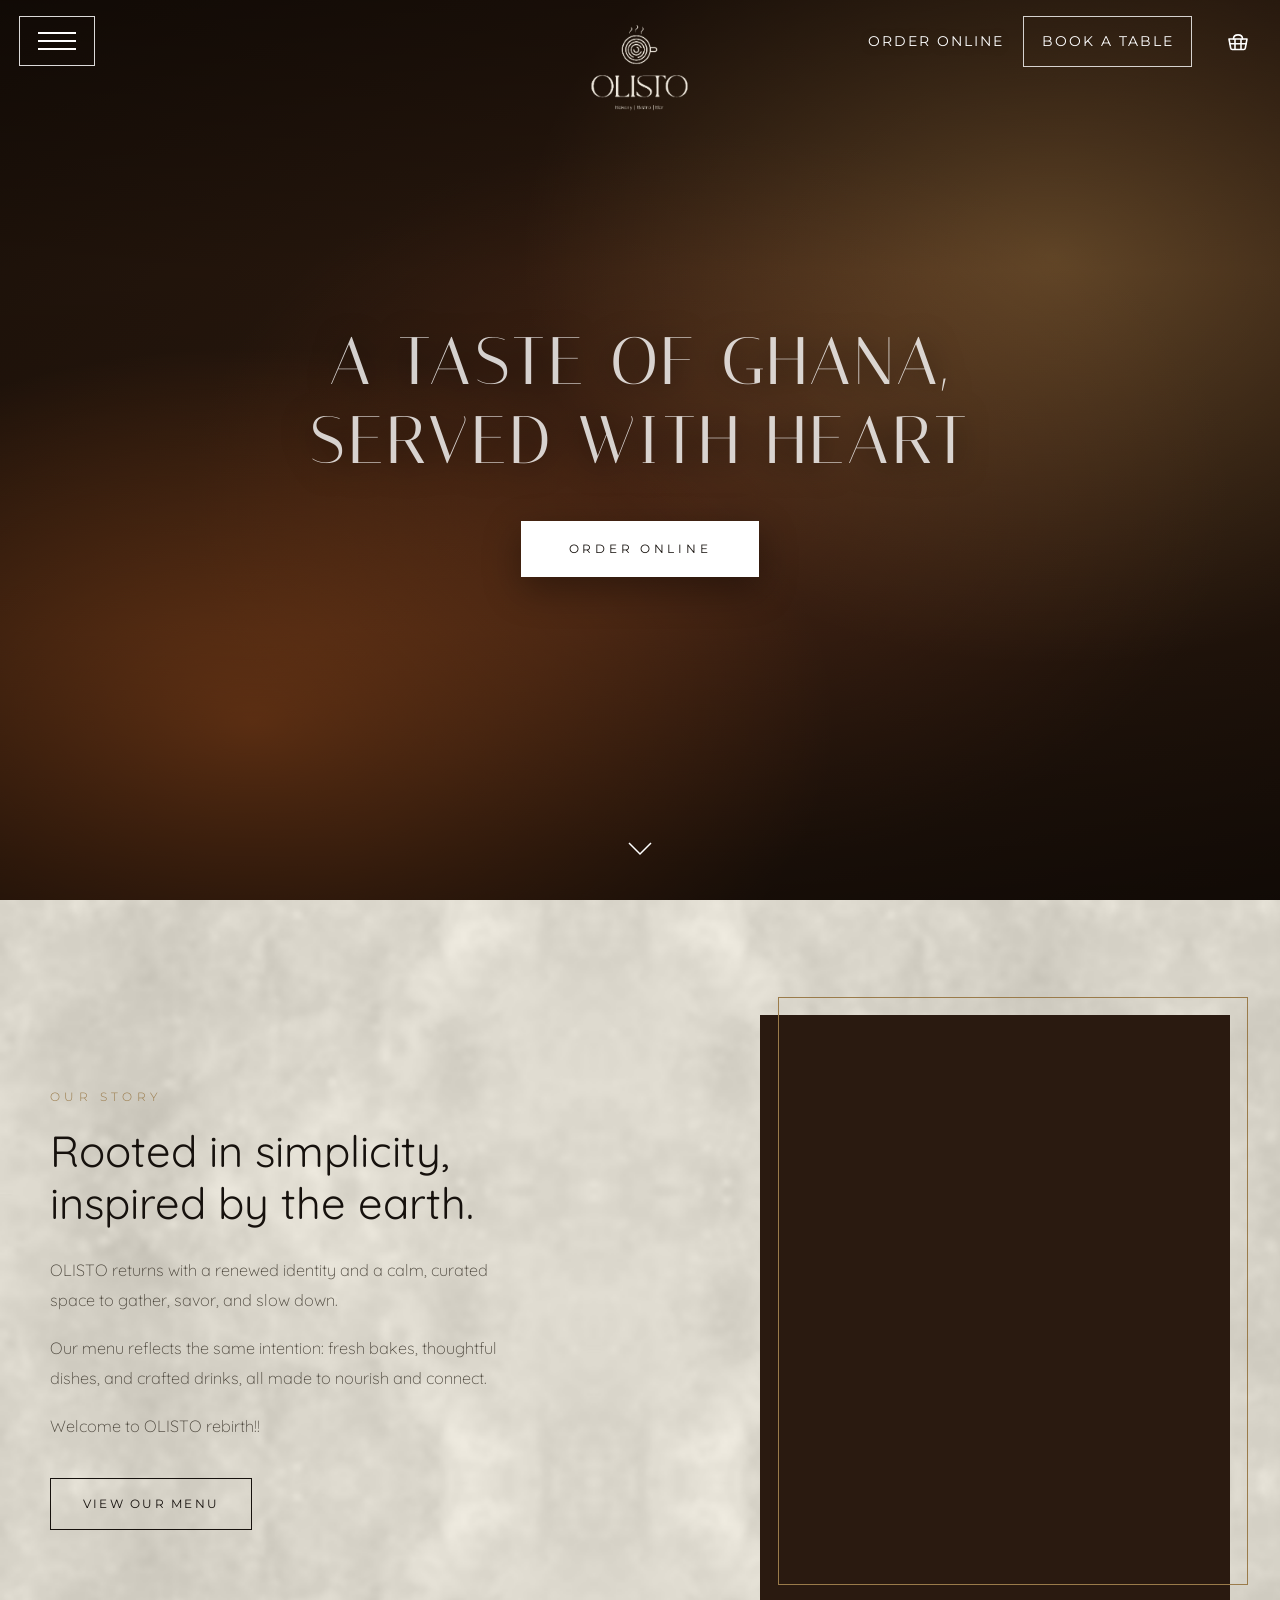
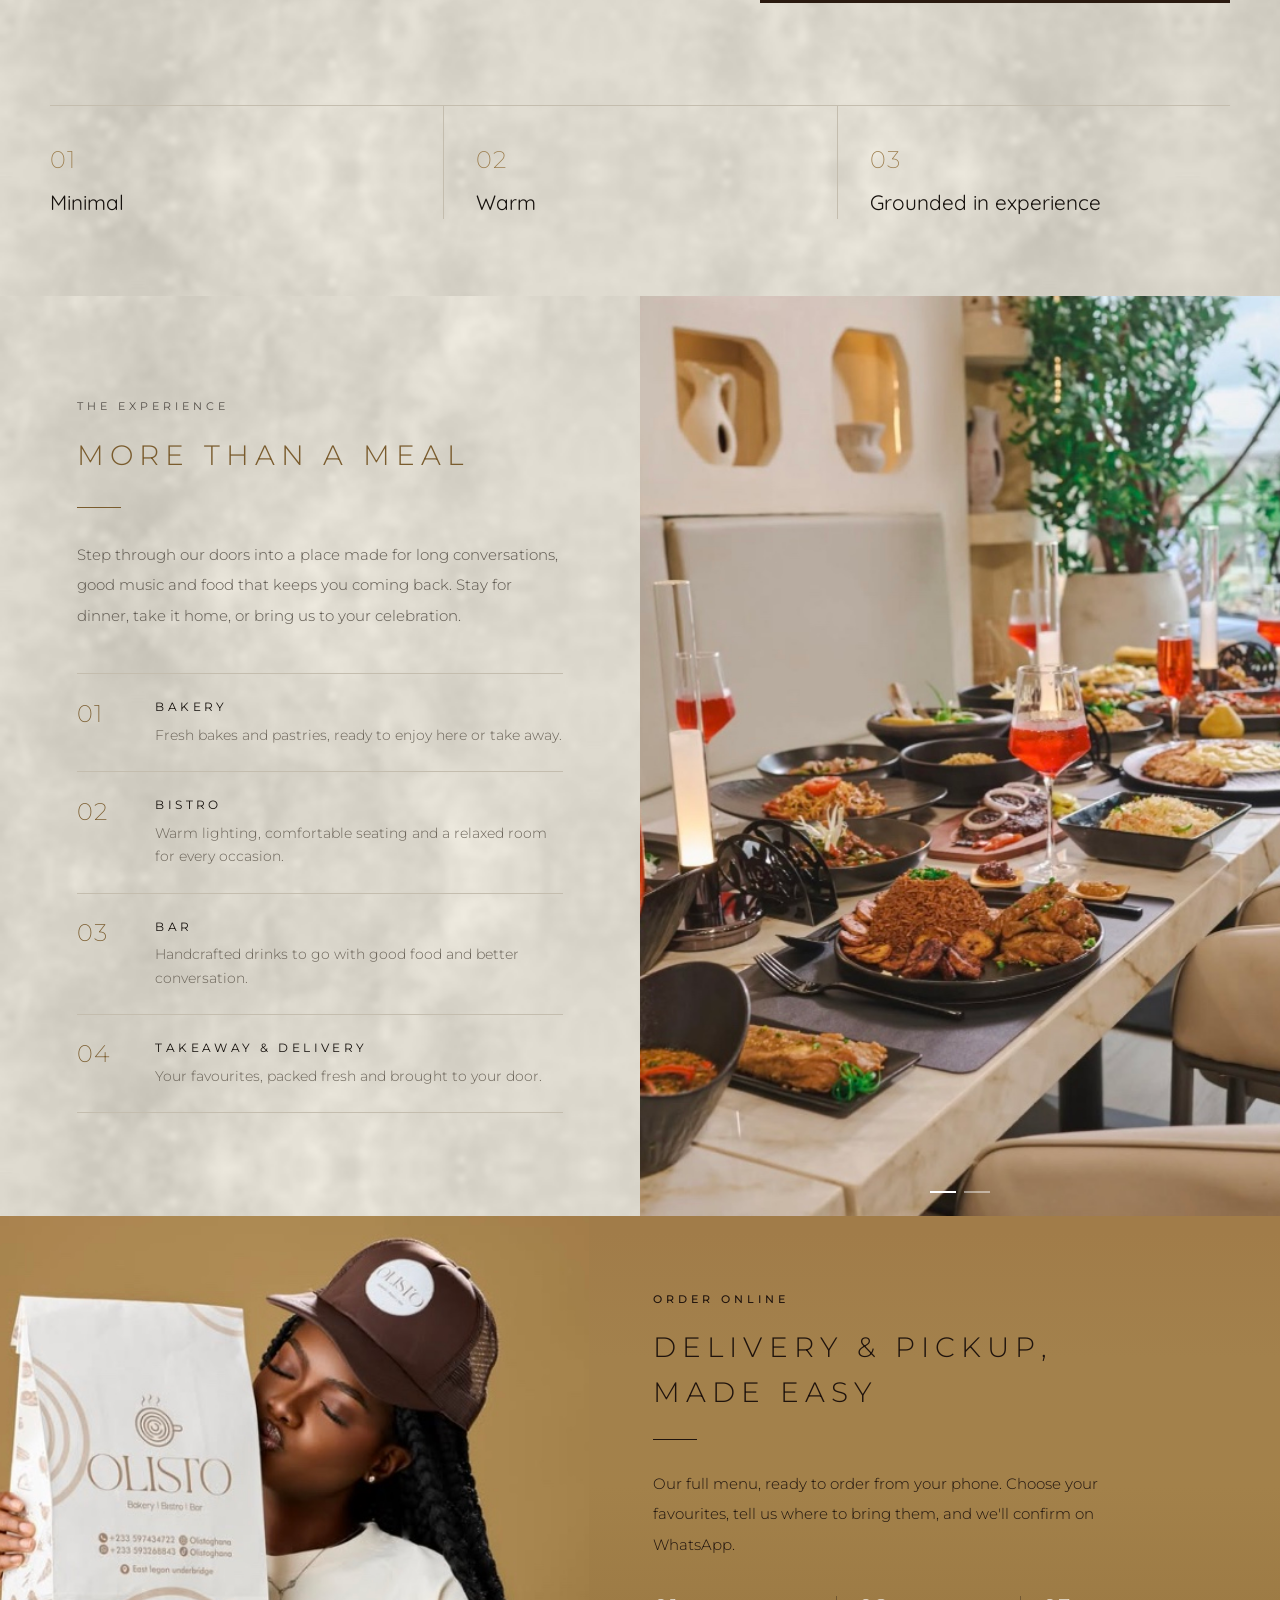
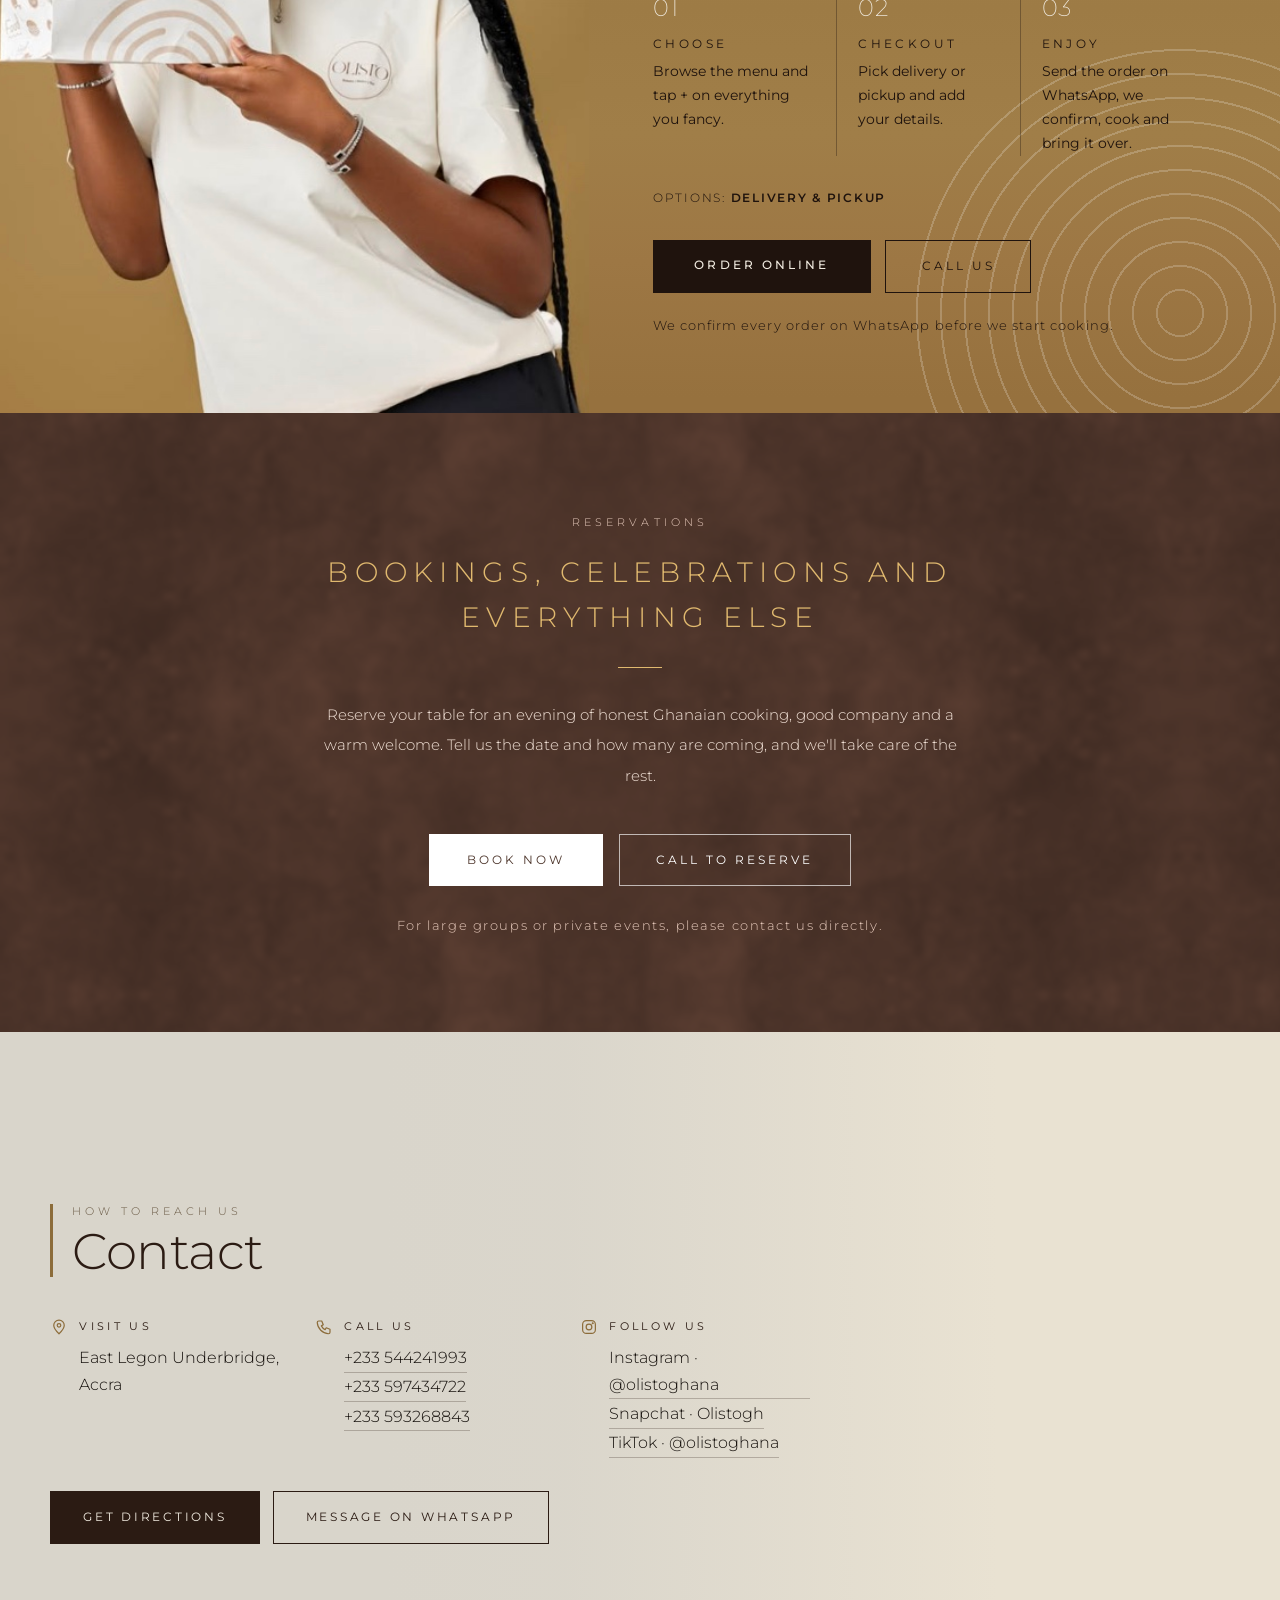
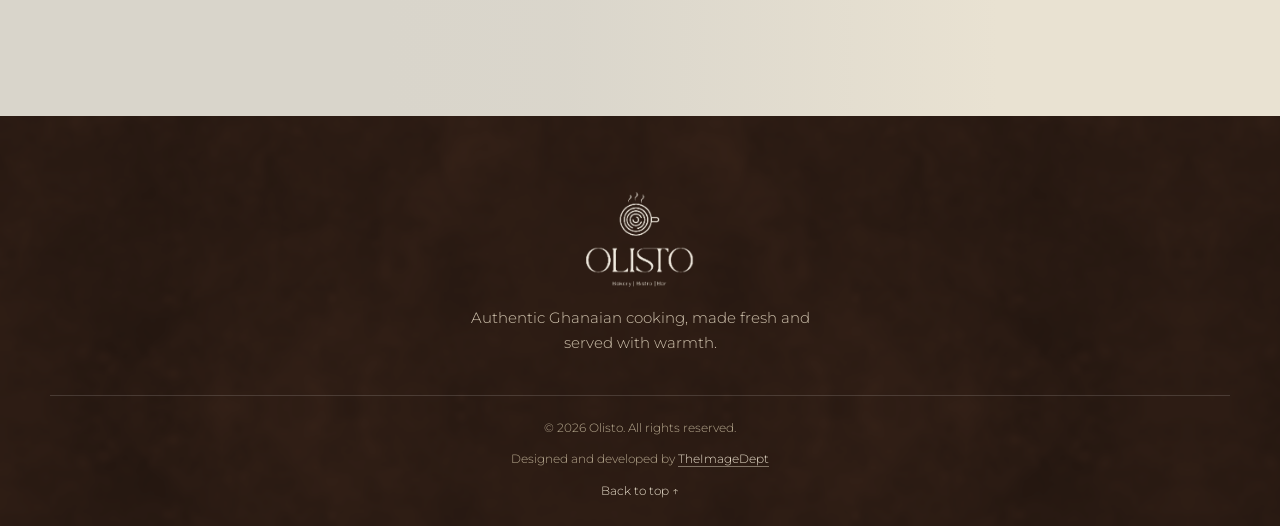
==== index.html @ b3a725e3 "Build Olisto website: home, menu and online ordering - Home: looping hero video, About, "More than a" ====
<!DOCTYPE html>
<html lang="en">
<head>
<meta charset="UTF-8">
<meta name="viewport" content="width=device-width, initial-scale=1">
<title>Olisto | Bakery · Bistro · Bar</title>
<meta name="description" content="Authentic Ghanaian cooking, made fresh and served with warmth.">
<link rel="preconnect" href="https://fonts.googleapis.com">
<link rel="preconnect" href="https://fonts.gstatic.com" crossorigin>
<link href="https://fonts.googleapis.com/css2?family=Italiana&family=Cormorant+Garamond:wght@500&family=Montserrat:wght@200;300;400;500&family=Quicksand:wght@300;400&display=swap" rel="stylesheet">
<link rel="stylesheet" href="css/style.css">
</head>
<body>

<div class="notice" id="notice"></div>

<section class="hero" id="hero">
  <div class="photo" id="photo" role="img" aria-label=""></div>
  <video id="vidA" muted playsinline preload="auto" aria-hidden="true" tabindex="-1"></video>
  <video id="vidB" muted playsinline preload="auto" aria-hidden="true" tabindex="-1"></video>
  <div class="hero-in">
    <h1 id="headline"></h1>
    <a class="hero-cta" id="heroCta" href="menu.html"></a>
  </div>
  <a href="#about" class="down" aria-label="Scroll down"><svg viewBox="0 0 30 30"><path d="m4 10 11 11 11-11"/></svg></a>
</section>

<section class="about" id="about">
  <div class="about-grid">
    <div class="about-text reveal">
      <span class="eyebrow dark" id="aEyebrow"></span>
      <h2 id="aTitle"></h2>
      <div id="aText"></div>
      <a href="menu.html" class="btn-d" id="aCta"></a>
    </div>
    <figure class="about-media reveal" id="aMedia">
      <video id="aVideo" muted loop playsinline preload="none" aria-hidden="true" tabindex="-1"></video>
    </figure>
  </div>
  <div class="pillars reveal" id="pillars"></div>
</section>

<section class="exp" id="experience">
  <div class="exp-text">
    <span class="exp-eyebrow reveal" id="xEyebrow"></span>
    <h2 class="reveal" id="xTitle"></h2>
    <span class="exp-rule reveal"></span>
    <p class="exp-lead reveal" id="xText"></p>
    <ol class="exp-list" id="xList"></ol>
  </div>
  <div class="exp-media" id="xMedia">
    <video id="xVideo" muted loop playsinline preload="none" aria-hidden="true" tabindex="-1"></video>
  </div>
</section>

<section class="ord" id="order">
  <div class="ord-grid">
    <figure class="ord-photo reveal"><img id="oImg" alt="A happy customer holding an Olisto takeaway bag" loading="lazy" hidden></figure>
    <div class="ord-body">
      <span class="ord-eyebrow reveal">Order online</span>
      <h2 class="reveal">Delivery &amp; pickup, made easy</h2>
      <span class="ord-rule reveal"></span>
      <p class="ord-lead reveal">Our full menu, ready to order from your phone. Choose your favourites, tell us where to bring them, and we'll confirm on WhatsApp.</p>
      <div class="steps reveal">
        <div><span class="n">01</span><h3>Choose</h3><p>Browse the menu and tap + on everything you fancy.</p></div>
        <div><span class="n">02</span><h3>Checkout</h3><p>Pick delivery or pickup and add your details.</p></div>
        <div><span class="n">03</span><h3>Enjoy</h3><p>Send the order on WhatsApp, we confirm, cook and bring it over.</p></div>
      </div>
      <div class="facts reveal" id="oFacts"></div>
      <div class="ord-cta reveal">
        <a href="menu.html" class="go">Order online</a>
        <a href="#" class="go-line" id="oCall" hidden>Call us</a>
      </div>
      <p class="ord-note reveal" id="oNote"></p>
    </div>
  </div>
</section>

<section class="res" id="reservations">
  <span class="res-eyebrow reveal" id="rEyebrow"></span>
  <h2 class="reveal" id="rTitle"></h2>
  <span class="res-rule reveal"></span>
  <p class="res-text reveal" id="rText"></p>
  <div class="res-btns reveal">
    <a class="b-solid" id="rBook" href="#reservations">Book now</a>
    <a class="b-line" id="rCall" href="#reservations">Call to reserve</a>
  </div>
  <p class="res-note reveal" id="rNote"></p>
  <p class="res-note" id="rMsg" hidden>Online booking isn't connected yet.</p>
</section>

<section class="contact" id="contact">
  <iframe class="c-bg" id="cFrame" title="Map to Olisto" loading="lazy" referrerpolicy="no-referrer-when-downgrade"></iframe>
  <div class="contact-grid">
    <div class="c-info">
      <div class="c-head reveal"><span class="c-eyebrow">How to reach us</span><h2>Contact</h2></div>
      <div class="c-blocks reveal" id="cBlocks"></div>
      <div class="c-btns reveal">
        <a class="c-btn solid" id="cDir" target="_blank" rel="noopener" hidden>Get directions</a>
        <a class="c-btn" id="cWa" target="_blank" rel="noopener" hidden>Message on WhatsApp</a>
      </div>
    </div>
  </div>
</section>

<script src="js/data.js"></script>
<script src="js/common.js"></script>
<script src="js/home.js"></script>
</body>
</html>
---- css/style.css ----
:root{
  --ink:#16110d; --sand:#e4dcd0; --cream:#f5efe4; --gold:#d9c29a;
  /* Olisto brand colours, sampled from the brand photo */
  --bronze:#a9844e; --brown:#4b3329; --brown-deep:#2b1b13; --brand-cream:#f1ebe0;
  --brand:'Cormorant Garamond','Playfair Display',Georgia,serif;   /* BRAND FONT — the OLISTO wordmark only (swap when you send the real brand font) */
  --serif:'Montserrat','Segoe UI',system-ui,sans-serif;            /* everything else: Montserrat Light / Thin */
  --sans:'Montserrat','Segoe UI',system-ui,sans-serif;
}
*{box-sizing:border-box;margin:0;padding:0}
html{scroll-behavior:smooth}
body{font-family:var(--sans);font-weight:400;color:var(--ink);background:var(--cream);line-height:1.6}
a{color:inherit}
button{font:inherit;color:inherit;background:none;border:0;cursor:pointer}
[hidden]{display:none!important}

/* top notice bar */
.notice{position:relative;z-index:60;background:var(--sand);text-align:center}
.notice button{width:100%;padding:.85rem 1rem;font-size:.82rem;font-weight:500;letter-spacing:.12em;text-transform:uppercase;display:inline-flex;gap:.5rem;justify-content:center;align-items:center}
.notice svg{width:12px;height:12px;transition:transform .25s}
.notice.open svg{transform:rotate(180deg)}
.notice p{max-height:0;overflow:hidden;font-size:.88rem;transition:max-height .35s,padding .35s;padding:0 1.5rem}
.notice.open p{max-height:200px;padding:0 1.5rem 1rem}

/* hero */
.hero{position:relative;height:calc(100vh - var(--nh,0px));min-height:560px;color:#fff;overflow:hidden;display:flex;align-items:center;justify-content:center;text-align:center;background:#2a1a10}
.hero .photo{position:absolute;inset:-4%;background:
   radial-gradient(ellipse 60% 55% at 22% 78%,rgba(224,110,40,.55),transparent 70%),
   radial-gradient(ellipse 55% 60% at 80% 30%,rgba(210,160,90,.40),transparent 70%),
   radial-gradient(ellipse 50% 50% at 55% 55%,rgba(110,55,30,.6),transparent 75%),
   linear-gradient(135deg,#1c1109,#3a2213 55%,#24160c);
   background-size:cover;background-position:center;animation:drift 22s ease-in-out infinite alternate}
@keyframes drift{from{transform:scale(1) translate(0,0)}to{transform:scale(1.07) translate(-1.2%,-1%)}}
.hero::after{content:"";position:absolute;z-index:2;inset:0;background:linear-gradient(180deg,rgba(0,0,0,.45) 0,rgba(0,0,0,.18) 30%,rgba(0,0,0,.3) 70%,rgba(0,0,0,.55) 100%)}
.hero h1{position:relative;z-index:3;font-family:var(--serif);font-weight:500;font-size:clamp(2.6rem,6.4vw,5.4rem);line-height:1.12;max-width:20ch;letter-spacing:-.01em;text-shadow:0 4px 30px rgba(0,0,0,.45);padding:0 1.5rem}
.hero.noimg h1{animation:rise 1.2s .2s both}
@keyframes rise{from{opacity:0;transform:translateY(16px)}to{opacity:1;transform:none}}

.hero video,.banner video{position:absolute;inset:0;width:100%;height:100%;object-fit:cover;opacity:0;transition:opacity 1.2s ease}
.hero video.on,.banner video.on{opacity:1}
.hero video.top{z-index:1}
@media(prefers-reduced-motion:reduce){.hero .photo{animation:none}.hero video,.banner video{display:none}}

/* header over hero */
.top{position:fixed;top:0;left:0;right:0;z-index:50;display:grid;grid-template-columns:1fr auto 1fr;align-items:start;padding:1rem 1.2rem;transition:background .3s,padding .3s}
.top.solid{background:rgba(22,17,13,.93);backdrop-filter:blur(8px);padding:.55rem 1.2rem}
.top.solid .logo .tag{display:none}
.top .left{display:flex;align-items:center;gap:1.4rem}
.top .right{display:flex;align-items:center;justify-content:flex-end;gap:1.8rem}
.menu-btn{width:76px;height:50px;border:1.5px solid rgba(255,255,255,.85);display:grid;place-items:center;transition:.2s}
.menu-btn:hover,.menu-btn:focus-visible{background:rgba(255,255,255,.14);outline:2px solid #fff;outline-offset:2px}
.menu-btn i,.menu-btn i::before,.menu-btn i::after{display:block;width:38px;height:2px;background:#fff;content:"";position:relative}
.menu-btn i::before{position:absolute;top:-8px}.menu-btn i::after{position:absolute;top:8px}
.top a.txt{font-size:.9rem;font-weight:500;letter-spacing:.14em;text-transform:uppercase;text-decoration:none;color:#fff;text-shadow:0 1px 10px rgba(0,0,0,.4)}
.top a.txt:hover{opacity:.8}
.btn-o{border:1px solid rgba(255,255,255,.8);padding:.8rem 1.1rem;font-size:.9rem;font-weight:500;letter-spacing:.14em;text-transform:uppercase;text-decoration:none;color:#fff;transition:.2s}
.btn-o:hover{background:#fff;color:var(--ink)}
.logo{text-align:center;text-decoration:none;color:#fff;padding-top:.3rem;display:block}
.logo .lg{display:block;font-family:var(--serif);font-size:clamp(1.5rem,2.4vw,2rem);line-height:1.1;font-weight:500;letter-spacing:.04em}
.logo .tag{display:block;margin:.5rem auto 0;padding-top:.5rem;border-top:1px solid rgba(255,255,255,.55);font-size:.55rem;letter-spacing:.35em;text-transform:uppercase;width:max-content;max-width:100%}
.logo img{height:74px;margin:0 auto}

/* scroll chevron */
.down{position:absolute;left:50%;bottom:1.6rem;transform:translateX(-50%);z-index:6;width:52px;height:52px;display:grid;place-items:center;animation:bob 2.2s ease-in-out infinite}
.down svg{width:30px;height:30px;stroke:#fff;fill:none;stroke-width:1.5}
@keyframes bob{50%{transform:translate(-50%,8px)}}

/* full-screen menu */
.overlay{position:fixed;inset:0;z-index:100;background:rgba(22,17,13,.97);display:flex;flex-direction:column;align-items:center;justify-content:center;gap:1.4rem;opacity:0;pointer-events:none;transition:opacity .35s}
.overlay.open{opacity:1;pointer-events:auto}
.overlay a{font-family:var(--serif);font-size:clamp(2rem,5vw,3.2rem);color:#fff;text-decoration:none;transition:.2s}
.overlay a:hover{color:var(--gold)}
.close{position:absolute;top:1.2rem;left:1.2rem;width:76px;height:50px;border:1.5px solid rgba(255,255,255,.85);color:#fff;font-size:1.5rem}

/* next section placeholder */
.next{padding:6rem 1.5rem;text-align:center}
.next p{font-family:var(--serif);font-size:clamp(1.4rem,3vw,2rem);max-width:640px;margin:0 auto}

@media(max-width:860px){
  .top{grid-template-columns:auto 1fr auto;padding:.7rem}
  .menu-btn,.close{width:56px;height:44px}.menu-btn i,.menu-btn i::before,.menu-btn i::after{width:26px}.menu-btn i::before{top:-7px}.menu-btn i::after{top:7px}
  .top .txt{display:none}
  .btn-o{padding:.65rem .8rem;font-size:.72rem}
  .logo .lg{font-size:1.25rem}.logo img{height:54px}
  .top .right{gap:.6rem}
}

/* ================= MENU PAGE ================= */
.menu-page{--tan:#9a7b4a;--line:#ddd3c2;background:var(--cream)}
.banner{position:relative;height:clamp(340px,52vh,520px);display:flex;align-items:flex-end;justify-content:center;text-align:center;color:#fff;overflow:hidden;background:linear-gradient(135deg,#1c1109,#3a2213 55%,#24160c);padding:0 1.5rem 3.2rem}
.banner::after{content:"";position:absolute;inset:0;z-index:1;background:linear-gradient(180deg,rgba(0,0,0,.55),rgba(0,0,0,.35) 45%,rgba(0,0,0,.6))}
.banner .in{position:relative;z-index:2;max-width:640px}
.eyebrow{display:block;font-size:.72rem;letter-spacing:.38em;text-transform:uppercase;color:var(--gold);margin-bottom:.9rem}
.banner h1{font-family:var(--serif);font-weight:500;font-size:clamp(2.8rem,7vw,5rem);line-height:1.05}
.banner p{margin-top:.9rem;font-size:1rem;color:#e8e0d1}

.cats{position:sticky;top:var(--hh,70px);z-index:30;background:rgba(245,239,228,.96);backdrop-filter:blur(8px);border-bottom:1px solid var(--line)}
.catrow{max-width:1180px;margin:0 auto;display:flex;gap:2.2rem;justify-content:center;overflow-x:auto;padding:0 1.5rem;scrollbar-width:none}
.catrow::-webkit-scrollbar{display:none}
.cats a{flex:none;padding:1.05rem 0;font-size:.74rem;font-weight:500;letter-spacing:.2em;text-transform:uppercase;text-decoration:none;color:#7a7266;border-bottom:2px solid transparent;transition:.2s}
.cats a:hover{color:var(--ink)}
.cats a.on{color:var(--ink);border-color:var(--tan)}

.wrapm{max-width:1180px;margin:0 auto;padding:1rem 1.5rem 0}
.cat{padding:3.6rem 0 .6rem;scroll-margin-top:calc(var(--hh,70px) + 48px)}
.cat h2{font-family:var(--serif);font-weight:500;font-size:clamp(2rem,4vw,2.8rem);text-align:center;margin-bottom:2rem;position:relative}
.cat h2::after{content:"";display:block;width:54px;height:1px;background:var(--tan);margin:.9rem auto 0}
.dishes{display:grid;grid-template-columns:1fr 1fr;gap:0 4.5rem}
.dish{display:grid;grid-template-columns:1fr auto;gap:1rem;align-items:center;padding:1.25rem 0;border-bottom:1px solid var(--line)}
.dish.has-img{grid-template-columns:92px 1fr auto}
.dish img{width:92px;height:92px;object-fit:cover;border-radius:2px}
.dish .head{display:flex;align-items:baseline;gap:.5rem}
.dish h3{font-family:var(--serif);font-weight:600;font-size:1.45rem;line-height:1.15}
.dish .tag{font-size:.78rem;cursor:help}
.dish .dots{flex:1;border-bottom:1px dotted #b3a791;min-width:16px;transform:translateY(-5px)}
.dish .price{font-family:var(--serif);font-weight:600;font-size:1.3rem;color:var(--tan);white-space:nowrap}
.dish p{margin-top:.25rem;font-size:.88rem;color:#6a6358;line-height:1.55;max-width:46ch}
.plus{width:36px;height:36px;border:1px solid var(--ink);font-size:1.3rem;line-height:1;display:grid;place-items:center;transition:.2s;flex:none}
.plus:hover,.plus:focus-visible{background:var(--ink);color:#fff;outline:0}
.plus.pop{transform:scale(1.18);background:var(--tan);border-color:var(--tan);color:#fff}
.menu-note{text-align:center;color:#7a7266;font-size:.85rem;margin:3.5rem 1.5rem .4rem}
.legend{display:flex;gap:1.4rem;justify-content:center;font-size:.78rem;color:#7a7266;margin-bottom:2rem}
.foot{text-align:center;padding:2rem 1.5rem 7rem;border-top:1px solid var(--line);margin:0 auto;max-width:1180px}
.back{font-size:.78rem;letter-spacing:.18em;text-transform:uppercase;text-decoration:none;border-bottom:1px solid var(--ink);padding-bottom:3px}

/* order bar + drawer */
.orderbar{position:fixed;left:50%;bottom:1.2rem;transform:translateX(-50%);z-index:70;display:flex;gap:1.6rem;align-items:center;background:var(--ink);color:#fff;padding:.95rem 1.6rem;font-size:.85rem;box-shadow:0 14px 40px rgba(0,0,0,.3)}
.orderbar b{font-weight:500;color:var(--gold);letter-spacing:.06em}
.dbg{position:fixed;inset:0;background:rgba(0,0,0,.5);opacity:0;pointer-events:none;transition:.3s;z-index:90}
.drawer{position:fixed;top:0;right:0;bottom:0;width:min(420px,100%);background:var(--cream);z-index:91;transform:translateX(100%);transition:.35s;display:flex;flex-direction:column;padding:1.8rem}
.open-d .drawer{transform:none}.open-d .dbg{opacity:1;pointer-events:auto}
.drawer h3{font-family:var(--serif);font-weight:500;font-size:2rem;display:flex;justify-content:space-between;align-items:center}
.items{flex:1;overflow:auto;margin:1.2rem 0}
.line{display:flex;align-items:center;gap:.7rem;padding:.85rem 0;border-bottom:1px solid var(--line);font-size:.92rem}
.line b{flex:1;font-weight:500}
.line button{width:28px;height:28px;border:1px solid #b9ae9b}
.line .lp{width:76px;text-align:right}
.total{display:flex;justify-content:space-between;font-family:var(--serif);font-size:1.7rem;font-weight:600;margin-bottom:1rem}
.empty{text-align:center;color:#7a7266;margin-top:3rem}
.send{background:var(--ink);color:#fff;padding:1rem;font-size:.78rem;letter-spacing:.18em;text-transform:uppercase;transition:.2s}
.send:hover:not(:disabled){background:var(--tan)}.send:disabled{opacity:.4;cursor:not-allowed}
.clear{margin-top:.8rem;font-size:.78rem;color:#7a7266;text-decoration:underline}
.toast{position:fixed;bottom:5.4rem;left:50%;transform:translate(-50%,30px);background:var(--ink);color:#fff;padding:.65rem 1.3rem;font-size:.82rem;opacity:0;transition:.3s;z-index:95;max-width:90%;text-align:center;pointer-events:none}
.toast.show{opacity:1;transform:translate(-50%,0)}

@media(max-width:900px){
  .dishes{grid-template-columns:1fr}
  .catrow{justify-content:flex-start;gap:1.6rem}
  .dish h3{font-size:1.3rem}
  .banner{padding-bottom:2.4rem}
}

/* ================= ABOUT ================= */
.about{background:var(--cream);padding:clamp(4.5rem,9vw,8rem) 1.5rem clamp(3.5rem,6vw,5.5rem);scroll-margin-top:var(--hh,70px)}
.about-grid{max-width:1180px;margin:0 auto;display:grid;grid-template-columns:1.05fr 1fr;gap:clamp(2.5rem,6vw,6rem);align-items:center}
.about-text .eyebrow{display:block;font-size:.72rem;letter-spacing:.38em;text-transform:uppercase;margin-bottom:1.2rem;color:#9a7b4a}
.about-text h2{font-family:var(--serif);font-weight:500;font-size:clamp(2.2rem,4.4vw,3.6rem);line-height:1.08;margin-bottom:1.6rem;max-width:14ch}
.about-text p{font-size:1.02rem;line-height:1.85;color:#4a443a;max-width:46ch;margin-bottom:1.1rem}
.btn-d{display:inline-block;margin-top:1.2rem;padding:.95rem 2rem;border:1px solid var(--ink);font-size:.78rem;font-weight:500;letter-spacing:.18em;text-transform:uppercase;text-decoration:none;transition:.25s}
.btn-d:hover{background:var(--ink);color:#fff}
.about-media{position:relative;isolation:isolate;aspect-ratio:4/5;background:#2a1a10 center/cover no-repeat;margin:0 0 0 auto;width:min(100%,470px)}
.about-media::before{content:"";position:absolute;inset:-18px -18px 18px 18px;border:1px solid #9a7b4a;z-index:-1;pointer-events:none}
.about-media video{position:absolute;inset:0;width:100%;height:100%;object-fit:cover;opacity:0;transition:opacity 1s}
.about-media video.on{opacity:1}
.pillars{max-width:1180px;margin:clamp(4rem,8vw,6.5rem) auto 0;display:grid;grid-template-columns:repeat(3,1fr);border-top:1px solid #d8ccb8}
.pillars>div{padding:2.2rem 2rem 0;border-left:1px solid #d8ccb8}
.pillars>div:first-child{border-left:0;padding-left:0}
.pillars .n{font-family:var(--serif);font-size:1.5rem;color:#9a7b4a}
.pillars h3{font-family:var(--serif);font-weight:600;font-size:1.55rem;margin:.4rem 0 .5rem}
.pillars p{font-size:.92rem;color:#5a5347;line-height:1.7;max-width:30ch}

.reveal{opacity:0;transform:translateY(26px);transition:opacity .9s ease,transform .9s ease}
.reveal.in{opacity:1;transform:none}
@media(prefers-reduced-motion:reduce){.reveal{opacity:1;transform:none;transition:none}}

@media(max-width:860px){
  .about-grid{grid-template-columns:1fr}
  .about-media{margin:1.5rem auto 0;width:min(100%,420px)}
  .about-media::before{inset:-12px -12px 12px 12px}
  .pillars{grid-template-columns:1fr}
  .pillars>div{border-left:0;border-bottom:1px solid #d8ccb8;padding:1.6rem 0}
  .pillars>div:last-child{border-bottom:0}
}

/* ================= THE EXPERIENCE ================= */
.exp{display:grid;grid-template-columns:1fr 1fr;min-height:min(100vh,820px);background:#fff;color:var(--ink)}
.exp-text{padding:clamp(3.5rem,8vw,7rem) clamp(1.5rem,6vw,5.5rem);display:flex;flex-direction:column;justify-content:center}
.exp-eyebrow{display:block;font-size:.66rem;font-weight:400;letter-spacing:.38em;text-transform:uppercase;color:#55504a}
.exp h2{font-family:var(--sans);font-weight:300;text-transform:uppercase;letter-spacing:.3em;font-size:clamp(1.5rem,3vw,2.3rem);line-height:1.35;color:#b8975a;margin:1.1rem 0 1.8rem}
.exp-rule{display:block;width:44px;height:1px;background:#b8975a;margin-bottom:2rem}
.exp-lead{font-weight:300;font-size:.96rem;line-height:2;color:#5b554c;max-width:62ch;margin-bottom:2.6rem}
.exp-list{list-style:none;border-top:1px solid #e6dfd2;max-width:640px}
.exp-list li{display:grid;grid-template-columns:72px 1fr;gap:.4rem;align-items:start;padding:1.5rem 0;border-bottom:1px solid #e6dfd2}
.exp-list .num{font-family:var(--serif);font-style:italic;font-size:1.7rem;line-height:1;color:#b8975a;padding-top:.2rem}
.exp-list h3{font-family:var(--sans);font-weight:500;font-size:.72rem;letter-spacing:.3em;text-transform:uppercase;margin-bottom:.45rem}
.exp-list p{font-weight:300;font-size:.86rem;line-height:1.7;color:#6a6358}
.exp-media{position:relative;background:#241709 center/cover no-repeat;min-height:420px;overflow:hidden}
.exp-media video{position:absolute;inset:0;width:100%;height:100%;object-fit:cover;opacity:0;transition:opacity 1.2s}
.exp-media video.on{opacity:1}
@media(max-width:860px){
  .exp{grid-template-columns:1fr;min-height:0}
  .exp-media{order:-1;min-height:0;aspect-ratio:4/3}
  .exp h2{letter-spacing:.2em}
}

/* ================= RESERVATIONS ================= */
.res{background:var(--brown);color:#f3e3d8;text-align:center;padding:clamp(4rem,8vw,6.5rem) 1.5rem clamp(4rem,8vw,6rem);scroll-margin-top:var(--hh,70px)}
.res-eyebrow{display:block;font-size:.66rem;letter-spacing:.38em;text-transform:uppercase;color:#e6c9bb}
.res h2{font-family:var(--sans);font-weight:300;text-transform:uppercase;letter-spacing:.3em;font-size:clamp(1.3rem,2.8vw,2rem);line-height:1.5;color:#e0b96f;max-width:760px;margin:1.1rem auto 1.7rem}
.res-rule{display:block;width:44px;height:1px;background:#e0b96f;margin:0 auto 2rem}
.res-text{font-weight:300;font-size:.96rem;line-height:2;color:#f3e3d8;max-width:640px;margin:0 auto 2.6rem}
.res-btns{display:flex;gap:1rem;justify-content:center;flex-wrap:wrap;margin-bottom:1.8rem}
.res-btns a{display:inline-block;padding:1rem 2.3rem;font-size:.72rem;font-weight:500;letter-spacing:.26em;text-transform:uppercase;text-decoration:none;transition:.25s;border:1px solid transparent}
.b-solid{background:#fff;color:var(--brown)}
.b-solid:hover{background:#f3e3d8}
.b-line{border-color:rgba(255,255,255,.65)!important;color:#fff}
.b-line:hover{background:#fff;color:var(--brown)}
.res-note{font-size:.82rem;font-weight:300;letter-spacing:.12em;color:#e6c9bb;margin-top:.4rem}
.res-btns a:focus-visible{outline:2px solid #fff;outline-offset:3px}

/* ================= CHECKOUT DRAWER ================= */
.drawer{padding:0}
.dhead{display:flex;justify-content:space-between;align-items:center;padding:1.5rem 1.6rem 1rem;border-bottom:1px solid var(--line)}
.dhead h3{font-family:var(--serif);font-weight:500;font-size:2rem}
.dhead button{font-size:1.2rem;width:36px;height:36px}
.dscroll{flex:1;overflow-y:auto;padding:0 1.6rem 1rem}
.dscroll .items{flex:none;overflow:visible;margin:1rem 0}
.dscroll form{display:grid;gap:.95rem;margin-top:.4rem;padding-top:1.2rem;border-top:1px solid var(--line)}
.dscroll label{display:block;font-size:.68rem;font-weight:500;letter-spacing:.16em;text-transform:uppercase;color:#6a6358}
.dscroll input,.dscroll select,.dscroll textarea{display:block;width:100%;margin-top:.4rem;padding:.8rem .9rem;border:1px solid #cfc4b0;background:#fff;font:inherit;font-size:.92rem;font-weight:400;letter-spacing:0;text-transform:none;color:var(--ink);border-radius:0}
.dscroll input:focus,.dscroll select:focus,.dscroll textarea:focus{outline:2px solid #9a7b4a;outline-offset:1px;border-color:#9a7b4a}
.mode{display:grid;grid-template-columns:1fr 1fr;border:1px solid var(--ink)}
.mode button{padding:.8rem;font-size:.74rem;font-weight:500;letter-spacing:.2em;text-transform:uppercase;transition:.2s}
.mode button.on{background:var(--ink);color:#fff}
.mode button[hidden]{display:none}
.momo{font-size:.82rem;line-height:1.6;background:#efe6d3;border-left:3px solid #9a7b4a;padding:.7rem .9rem;color:#4a443a}
.dfoot{border-top:1px solid var(--line);padding:1rem 1.6rem 1.3rem;background:var(--cream)}
.sum{display:flex;justify-content:space-between;font-size:.9rem;color:#5a5347;margin-bottom:.3rem}
.dfoot .total{margin:.4rem 0 .6rem}
.hint{font-size:.8rem;color:#8a3b25;margin-bottom:.7rem;line-height:1.5}
.dfoot .send{width:100%}
.dfoot .clear{display:block;margin:.8rem auto 0}
@media(max-width:520px){.drawer{width:100%}}

/* ================= ORDER ONLINE (home) ================= */
.ord{background:var(--ink);color:#f1e9dc;padding:clamp(4rem,8vw,6.5rem) 1.5rem;text-align:center}
.ord-eyebrow{display:block;font-size:.66rem;letter-spacing:.38em;text-transform:uppercase;color:#cdbfa8}
.ord h2{font-family:var(--sans);font-weight:300;text-transform:uppercase;letter-spacing:.3em;font-size:clamp(1.3rem,2.8vw,2rem);line-height:1.5;color:#d9c29a;max-width:760px;margin:1.1rem auto 1.7rem}
.ord-rule{display:block;width:44px;height:1px;background:#d9c29a;margin:0 auto 2rem}
.ord-lead{font-weight:300;font-size:.96rem;line-height:2;max-width:620px;margin:0 auto 3rem;color:#e6dccb}
.steps{max-width:1000px;margin:0 auto 3rem;display:grid;grid-template-columns:repeat(3,1fr);gap:0;text-align:left}
.steps>div{padding:0 2rem;border-left:1px solid rgba(255,255,255,.18)}
.steps>div:first-child{border-left:0;padding-left:0}
.steps .n{font-family:var(--serif);font-style:italic;font-size:1.8rem;color:#d9c29a;line-height:1}
.steps h3{font-family:var(--sans);font-weight:500;font-size:.72rem;letter-spacing:.3em;text-transform:uppercase;margin:.7rem 0 .45rem}
.steps p{font-weight:300;font-size:.88rem;line-height:1.7;color:#cfc4b2}
.facts{display:flex;flex-wrap:wrap;gap:.7rem 2.4rem;justify-content:center;margin:0 auto 2.6rem;max-width:900px}
.facts span{font-size:.78rem;letter-spacing:.14em;text-transform:uppercase;color:#e6dccb}
.facts b{color:#d9c29a;font-weight:500}
.ord .go{display:inline-block;padding:1rem 2.6rem;background:#fff;color:var(--ink);font-size:.74rem;font-weight:500;letter-spacing:.26em;text-transform:uppercase;text-decoration:none;transition:.25s}
.ord .go:hover{background:#d9c29a}
.ord-note{margin-top:1.4rem;font-size:.82rem;font-weight:300;letter-spacing:.08em;color:#bfb29b}
@media(max-width:860px){
  .steps{grid-template-columns:1fr;gap:1.6rem}
  .steps>div{border-left:0;padding:0 0 1.6rem;border-bottom:1px solid rgba(255,255,255,.18)}
  .steps>div:last-child{border-bottom:0}
}

#deliveryFields{display:grid;gap:.95rem}
#deliveryFields[hidden]{display:none}

/* ---- hero call-to-action ---- */
.hero-in{position:relative;z-index:3;display:flex;flex-direction:column;align-items:center;gap:clamp(1.6rem,3.2vw,2.6rem)}
.hero-cta{display:inline-block;padding:1.1rem 3rem;background:#fff;color:var(--ink);font-size:.78rem;font-weight:500;letter-spacing:.3em;text-transform:uppercase;text-decoration:none;transition:background .25s,color .25s,transform .25s;box-shadow:0 12px 36px rgba(0,0,0,.35)}
.hero-cta:hover,.hero-cta:focus-visible{background:var(--gold);transform:translateY(-2px);outline:0}
.hero-cta:focus-visible{outline:2px solid #fff;outline-offset:4px}
.hero.noimg .hero-cta,.hero .hero-cta{animation:rise 1.2s .5s both}
@media(max-width:860px){.hero-cta{padding:1rem 2.2rem;font-size:.72rem}}

/* the 2nd hero clip has a thin dark edge baked in: scale slightly so it is cropped off */
.hero video{transform:scale(1.05)}

/* ================= ORDER ONLINE — brand layout (photo + bronze) ================= */
.ord{position:relative;overflow:hidden;background:var(--bronze);color:var(--brown-deep);padding:0;text-align:left}
.ord::before{content:"";position:absolute;right:-170px;bottom:-170px;width:540px;height:540px;border-radius:50%;pointer-events:none;
  background:repeating-radial-gradient(circle,transparent 0 22px,rgba(255,255,255,.2) 22px 24px)}
.ord-grid{position:relative;z-index:1;display:grid;grid-template-columns:minmax(0,.92fr) minmax(0,1.08fr);max-width:1320px;margin:0 auto;align-items:stretch}
.ord-grid.no-photo{grid-template-columns:1fr;max-width:760px}
.ord-photo{position:relative;margin:0;min-height:600px;
  -webkit-mask-image:linear-gradient(to right,#000 78%,transparent 100%);mask-image:linear-gradient(to right,#000 78%,transparent 100%)}
.ord-photo img{position:absolute;inset:0;width:100%;height:100%;object-fit:cover;object-position:50% 20%}
.ord-body{display:flex;flex-direction:column;justify-content:center;padding:clamp(3rem,6vw,5.5rem) clamp(1.5rem,5vw,4.5rem) clamp(3rem,6vw,5.5rem) .5rem}
.ord-eyebrow{color:var(--brown-deep);font-weight:500;opacity:.8}
.ord h2{color:var(--brown-deep);font-weight:400;margin:1rem 0 1.5rem;max-width:20ch;margin-left:0;margin-right:0}
.ord-rule{background:var(--brown-deep);margin:0 0 1.8rem}
.ord-lead{color:var(--brown-deep);font-weight:400;max-width:52ch;margin:0 0 2.2rem}
.ord .steps{max-width:none;margin:0 0 2rem;text-align:left}
.ord .steps>div{padding:0 1.3rem;border-left:1px solid rgba(43,27,19,.3)}
.ord .steps>div:first-child{padding-left:0;border-left:0}
.ord .steps .n{color:var(--brand-cream)}
.ord .steps p{color:var(--brown-deep);font-weight:400}
.ord .facts{justify-content:flex-start;margin:0 0 2rem;max-width:none;gap:.6rem 2rem}
.ord .facts span{color:var(--brown-deep)}
.ord .facts b{color:var(--brown-deep);font-weight:600}
.ord-cta{display:flex;flex-wrap:wrap;gap:.9rem}
.ord .go{background:var(--brown-deep);color:var(--brand-cream)}
.ord .go:hover,.ord .go:focus-visible{background:var(--brand-cream);color:var(--brown-deep)}
.go-line{display:inline-block;padding:1rem 2.2rem;border:1px solid var(--brown-deep);color:var(--brown-deep);font-size:.74rem;font-weight:500;letter-spacing:.26em;text-transform:uppercase;text-decoration:none;transition:.25s}
.go-line:hover,.go-line:focus-visible{background:var(--brown-deep);color:var(--brand-cream)}
.ord-note{color:var(--brown-deep);opacity:.85;margin-top:1.4rem;max-width:52ch}
@media(max-width:860px){
  .ord-grid{grid-template-columns:1fr}
  .ord-photo{min-height:0;aspect-ratio:4/4.4;-webkit-mask-image:linear-gradient(to bottom,#000 78%,transparent 100%);mask-image:linear-gradient(to bottom,#000 78%,transparent 100%)}
  .ord-body{padding:1rem 1.5rem 3.5rem}
  .ord .steps>div{border-left:0;border-bottom:1px solid rgba(43,27,19,.3);padding:0 0 1.4rem}
  .ord .steps>div:last-child{border-bottom:0}
}

/* order section refinements */
.ord h2{max-width:28ch}
.ord-photo{-webkit-mask-image:linear-gradient(to right,transparent 0,#000 10%,#000 78%,transparent 100%);mask-image:linear-gradient(to right,transparent 0,#000 10%,#000 78%,transparent 100%)}
@media(max-width:860px){
  .ord::before{width:380px;height:380px;right:-170px;bottom:-190px;background:repeating-radial-gradient(circle,transparent 0 22px,rgba(255,255,255,.1) 22px 24px)}
  .ord-photo{-webkit-mask-image:linear-gradient(to bottom,#000 78%,transparent 100%);mask-image:linear-gradient(to bottom,#000 78%,transparent 100%)}
  .ord h2{max-width:none}
}

/* ---- experience photo slideshow ---- */
.exp-media .slide{position:absolute;inset:0;width:100%;height:100%;object-fit:cover;opacity:0;transform:scale(1.02);transition:opacity 1.6s ease,transform 7s ease-out}
.exp-media .slide.on{opacity:1;transform:scale(1.08)}
.slide-dots{position:absolute;left:0;right:0;bottom:1.4rem;display:flex;gap:.55rem;justify-content:center;z-index:2}
.slide-dots i{width:26px;height:2px;background:rgba(255,255,255,.45);transition:background .4s}
.slide-dots i.on{background:#fff}
@media(prefers-reduced-motion:reduce){.exp-media .slide{transition:opacity .01s;transform:none}.exp-media .slide.on{transform:none}}

/* ---- About pillars: slider on phones ---- */
.pdots{display:none}
@media(max-width:860px){
  .pillars{display:flex;gap:.9rem;overflow-x:auto;scroll-snap-type:x mandatory;scroll-padding-inline:1.5rem;-webkit-overflow-scrolling:touch;scrollbar-width:none;
    border-top:0;margin:2.6rem -1.5rem 0;padding:.2rem 1.5rem}
  .pillars::-webkit-scrollbar{display:none}
  .pillars>div,.pillars>div:first-child,.pillars>div:last-child{flex:0 0 80%;scroll-snap-align:start;border:1px solid #d8ccb8;background:rgba(255,255,255,.5);padding:1.7rem 1.5rem}
  .pillars p{max-width:none}
  .pdots{display:flex;gap:.5rem;justify-content:center;margin-top:1.2rem}
  .pdots button{width:26px;height:3px;background:#d8ccb8;border:0;padding:0;cursor:pointer;transition:background .3s,width .3s}
  .pdots button.on{background:#9a7b4a;width:38px}
}

/* ================= CONTACT ================= */
.contact{background:var(--brand-cream);color:var(--ink);padding:clamp(4rem,8vw,7rem) 1.5rem;scroll-margin-top:var(--hh,70px)}
.contact-grid{max-width:1180px;margin:0 auto;display:grid;grid-template-columns:1fr 1.1fr;gap:clamp(2rem,6vw,5.5rem);align-items:stretch}
.contact-grid.no-map{grid-template-columns:1fr;max-width:640px}
.c-eyebrow{display:block;font-size:.66rem;letter-spacing:.38em;text-transform:uppercase;color:#6a5a45}
.contact h2{font-family:var(--sans);font-weight:300;text-transform:uppercase;letter-spacing:.3em;font-size:clamp(1.4rem,3vw,2.2rem);line-height:1.4;color:#8c6c3a;margin:1.1rem 0 1.6rem}
.c-rule{display:block;width:44px;height:1px;background:#8c6c3a;margin-bottom:2.2rem}
.c-blocks{display:grid;grid-template-columns:1fr 1fr;gap:1.8rem 2rem;margin-bottom:2.4rem}
.cb h3{font-family:var(--sans);font-weight:500;font-size:.68rem;letter-spacing:.3em;text-transform:uppercase;color:#6a5a45;margin-bottom:.55rem}
.cb p,.cb a{display:block;font-size:.98rem;font-weight:400;line-height:1.7;color:var(--ink);text-decoration:none}
.cb a{width:fit-content;border-bottom:1px solid rgba(43,27,19,.25);margin-bottom:.15rem;transition:border-color .2s,color .2s}
.cb a:hover,.cb a:focus-visible{color:#8c6c3a;border-color:#8c6c3a;outline:0}
.cb .hr span{display:inline-block;min-width:6.4em;color:#6a5a45}
.c-btns{display:flex;flex-wrap:wrap;gap:.8rem}
.c-btn{display:inline-block;padding:1rem 2rem;border:1px solid var(--brown-deep);color:var(--brown-deep);font-size:.72rem;font-weight:500;letter-spacing:.24em;text-transform:uppercase;text-decoration:none;transition:.25s}
.c-btn.solid,.c-btn:hover,.c-btn:focus-visible{background:var(--brown-deep);color:var(--brand-cream)}
.c-btn.solid:hover{background:#8c6c3a;border-color:#8c6c3a}
.c-map{position:relative;min-height:440px;background:#e3dac6;overflow:hidden}
.c-map iframe{position:absolute;inset:0;width:100%;height:100%;border:0;filter:sepia(.25) saturate(.85) contrast(.97)}
@media(max-width:860px){
  .contact-grid{grid-template-columns:1fr}
  .c-blocks{grid-template-columns:1fr}
  .c-map{min-height:320px}
}

/* ================= FOOTER ================= */
.sitefoot{background:var(--brown-deep);color:#d9ccb8;padding:clamp(3.5rem,7vw,5.5rem) 1.5rem 1.6rem;font-size:.92rem}
.sf-grid{max-width:1180px;margin:0 auto;display:grid;grid-template-columns:1.5fr 1fr 1.2fr 1.2fr;gap:2.4rem 3rem}
.sf-logo{display:inline-block;text-decoration:none;color:#fff;margin-bottom:1.1rem}
.sf-logo .fl{display:block;font-family:var(--serif);font-size:2rem;letter-spacing:.14em;font-weight:500}
.sf-logo .ft{display:block;font-size:.58rem;letter-spacing:.34em;text-transform:uppercase;color:#cdbb9a;margin-top:.35rem}
.sf-logo img{height:64px}
.sf-brand p{font-weight:300;line-height:1.8;max-width:34ch;color:#cfc2ad;margin-bottom:1.4rem}
.sf-cta{display:inline-block;padding:.85rem 1.8rem;border:1px solid #cdbb9a;color:#fff;font-size:.7rem;font-weight:500;letter-spacing:.26em;text-transform:uppercase;text-decoration:none;transition:.25s}
.sf-cta:hover,.sf-cta:focus-visible{background:#cdbb9a;color:var(--brown-deep)}
.sitefoot h4{font-family:var(--sans);font-weight:500;font-size:.68rem;letter-spacing:.3em;text-transform:uppercase;color:#cdbb9a;margin-bottom:1rem}
.sitefoot ul{list-style:none}
.sitefoot li{margin-bottom:.55rem}
.sitefoot a{color:#e9dfcc;text-decoration:none;transition:color .2s}
.sitefoot a:hover,.sitefoot a:focus-visible{color:#fff;text-decoration:underline;text-underline-offset:4px}
.sitefoot p{margin-bottom:.4rem;font-weight:300;line-height:1.7}
.sitefoot .sf-grid>div>a{display:block;margin-bottom:.45rem}
.sitefoot .d{display:inline-block;min-width:6em;color:#cdbb9a}
.sf-bar{max-width:1180px;margin:3rem auto 0;padding-top:1.4rem;border-top:1px solid rgba(255,255,255,.14);display:flex;justify-content:space-between;gap:1rem;flex-wrap:wrap;font-size:.78rem;color:#b7a98f}
@media(max-width:900px){.sf-grid{grid-template-columns:1fr 1fr}.sf-brand{grid-column:1/-1}}
@media(max-width:520px){.sf-grid{grid-template-columns:1fr}.sf-bar{flex-direction:column;align-items:flex-start}}
body.menu-page .sitefoot{padding-bottom:6rem}

/* footer buttons should not stretch */
.sitefoot .sf-grid>div>a.sf-cta,.sitefoot .sf-grid>div>a.sf-logo{display:inline-block}

/* ---- phones: sliders WITHOUT boxes (About pillars + Experience list) ---- */
@media(max-width:860px){
  /* About pillars: drop the card box, keep a thin top rule */
  .pillars>div,.pillars>div:first-child,.pillars>div:last-child{border:0;border-top:1px solid #d6cbb4;background:none;padding:1.3rem 0 .4rem;flex:0 0 72%}
  .pillars{gap:1.8rem}

  /* Experience list: horizontal slider */
  .exp-list{display:flex;gap:1.8rem;overflow-x:auto;scroll-snap-type:x mandatory;scroll-padding-inline:1.5rem;scrollbar-width:none;-webkit-overflow-scrolling:touch;
    border-top:0;max-width:none;margin:0 -1.5rem;padding:.2rem 1.5rem}
  .exp-list::-webkit-scrollbar{display:none}
  .exp-list li,.exp-list li.reveal{display:block;flex:0 0 72%;scroll-snap-align:start;border-bottom:0;border-top:1px solid #d6cbb4;padding:1.3rem 0 .4rem;opacity:1;transform:none}
  .exp-list .num{display:block;margin-bottom:.55rem;padding-top:0}
  .exp-text .pdots{margin-top:1.4rem;justify-content:flex-start}
}

/* keep slider content from widening the layout */
.exp-text,.exp-media,.about-text,.about-media{min-width:0}
.exp{overflow-x:clip}

/* ================= CONTACT: map as the section background ================= */
.contact{position:relative;overflow:hidden;display:flex;align-items:center;min-height:clamp(580px,82vh,780px);background:#e3dac6;padding:clamp(3rem,6vw,5rem) 1.5rem}
.contact .c-bg{position:absolute;top:0;left:0;width:136%;height:100%;border:0;filter:sepia(.25) saturate(.85) contrast(.97)}   /* wider than the screen so the pin sits to the right of the card */
.contact-grid,.contact-grid.no-map{position:relative;z-index:1;display:block;width:100%;max-width:1180px;margin:0 auto;pointer-events:none}
.c-info{pointer-events:auto;background:var(--brand-cream);max-width:540px;padding:clamp(2rem,4vw,3.2rem);box-shadow:0 26px 70px rgba(43,27,19,.3)}
.contact.no-map .contact-grid{max-width:640px}
.contact.no-map .c-info{max-width:none;box-shadow:none;background:none;padding:0}
.c-blocks{margin-bottom:2rem}
@media(max-width:860px){
  .contact{display:block;min-height:0;padding:0 0 2.5rem;background:var(--brand-cream)}
  .contact .c-bg{position:relative;display:block;width:100%;height:340px}
  .contact-grid{margin-top:-3.5rem;padding:0 1.1rem}
  .c-info{max-width:none;padding:1.8rem 1.5rem 2rem}
  .contact.no-map{padding:3rem 1.5rem}
  .contact.no-map .contact-grid{margin-top:0;padding:0}
}

/* footer: brand block only */
.sitefoot{padding-top:clamp(3rem,6vw,4.5rem)}
.sf-grid{display:block}
.sf-brand p{margin-bottom:0}
.sf-bar{margin-top:2.4rem}

/* footer: centred */
.sf-grid{text-align:center}
.sf-brand{display:flex;flex-direction:column;align-items:center}
.sf-brand p{margin-left:auto;margin-right:auto;text-align:center}
.sf-bar{flex-direction:column;align-items:center;justify-content:center;text-align:center;gap:.7rem}
@media(max-width:520px){.sf-bar{align-items:center}}

/* ================= CONTACT v2: faded map background, content straight on the gradient ================= */
.contact{background:#e9e2d2;min-height:clamp(540px,76vh,720px)}
.contact .c-bg{filter:grayscale(.85) sepia(.3) contrast(.88) brightness(1.08)}
.contact::after{content:"";position:absolute;inset:0;z-index:1;pointer-events:none;
  background:linear-gradient(90deg,var(--brand-cream) 0%,var(--brand-cream) 30%,rgba(241,235,224,.93) 44%,rgba(241,235,224,.5) 60%,rgba(241,235,224,0) 78%)}
.contact-grid,.contact-grid.no-map{z-index:2}
.c-info{background:none;box-shadow:none;padding:0;max-width:760px}
.c-head{border-left:3px solid #8c6c3a;padding-left:1.2rem;margin-bottom:2.6rem}
.c-head .c-eyebrow{margin:0 0 .35rem}
.contact h2{font-family:var(--serif);font-weight:500;text-transform:none;letter-spacing:-.01em;font-size:clamp(2.6rem,5.4vw,4rem);line-height:1.02;color:var(--brown-deep);margin:0}
.c-blocks{grid-template-columns:repeat(auto-fit,minmax(190px,1fr));gap:1.8rem 2.2rem}
.cb h3{display:flex;align-items:center;gap:.7rem;font-size:.7rem;color:var(--brown-deep)}
.cb h3 svg{flex:none;color:#8c6c3a}
.cb p,.cb a{padding-left:1.8rem}
.cb a{margin-bottom:.1rem}
@media(max-width:860px){
  .contact{background:var(--brand-cream);min-height:0}
  .contact .c-bg{height:320px}
  .contact::after{inset:0 0 auto 0;height:320px;background:linear-gradient(180deg,rgba(241,235,224,.15) 0%,rgba(241,235,224,.55) 55%,var(--brand-cream) 100%)}
  .contact-grid{margin-top:-2.6rem;padding:0 1.5rem}
  .c-info{padding:0}
  .contact.no-map::after{display:none}
  .c-blocks{grid-template-columns:1fr}
}

.cb a{padding-left:0;margin-left:1.8rem}

/* footer credit */
.sf-credit a{color:#e9dfcc;text-decoration:underline;text-underline-offset:3px;text-decoration-color:rgba(233,223,204,.45);transition:color .2s,text-decoration-color .2s}
.sf-credit a:hover,.sf-credit a:focus-visible{color:#fff;text-decoration-color:#fff}

/* ---- phones: Order online steps as a boxless slider ---- */
.ord-body{min-width:0}
@media(max-width:860px){
  .ord .steps{display:flex;gap:1.8rem;overflow-x:auto;scroll-snap-type:x mandatory;scroll-padding-inline:1.5rem;scrollbar-width:none;-webkit-overflow-scrolling:touch;
    margin:0 -1.5rem 1.2rem;padding:.2rem 1.5rem;grid-template-columns:none}
  .ord .steps::-webkit-scrollbar{display:none}
  .ord .steps>div,.ord .steps>div:first-child,.ord .steps>div:last-child{flex:0 0 72%;scroll-snap-align:start;border:0;border-top:1px solid rgba(43,27,19,.4);padding:1.3rem 0 .4rem}
  .ord .pdots{justify-content:flex-start;margin:0 0 1.8rem}
  .ord .pdots button{background:rgba(43,27,19,.28)}
  .ord .pdots button.on{background:var(--brown-deep)}
}

/* ---- header cart icon ---- */
.cart-btn{position:relative;width:46px;height:46px;display:grid;place-items:center;color:#fff;margin-left:.2rem;transition:opacity .2s}
.cart-btn:hover{opacity:.8}
.cart-btn:focus-visible{outline:2px solid #fff;outline-offset:2px}
.cart-count{position:absolute;top:2px;right:-1px;min-width:19px;height:19px;padding:0 5px;border-radius:99px;background:#d9c29a;color:var(--brown-deep);font-size:.66rem;font-weight:500;line-height:19px;text-align:center}
.top .right{gap:1.2rem}
@media(max-width:860px){.top .right{gap:.3rem}.cart-btn{width:42px;height:42px}}

/* =====================================================================
   TYPOGRAPHY: Montserrat Light/Thin everywhere; only the wordmark uses the brand font
   ===================================================================== */
body{font-weight:300}
h1,h2,h3,h4{font-weight:300}
.logo .lg,.sf-logo .fl{font-family:var(--brand);font-weight:500}

.hero h1{font-weight:300;font-size:clamp(2rem,4.8vw,4.1rem);line-height:1.18;max-width:22ch;letter-spacing:-.005em}
.banner h1{font-weight:300;font-size:clamp(2.2rem,5.6vw,4rem);line-height:1.1}
.cat h2{font-weight:300;font-size:clamp(1.6rem,3.2vw,2.2rem);letter-spacing:.04em}
.dish h3{font-weight:400;font-size:1.05rem;line-height:1.3}
.dish .price{font-weight:400;font-size:1rem}
.about-text h2{font-weight:300;font-size:clamp(1.8rem,3.4vw,2.8rem);line-height:1.2;max-width:18ch}
.pillars h3{font-weight:400;font-size:1.15rem}
.pillars .n,.steps .n,.exp-list .num{font-family:var(--sans);font-style:normal;font-weight:200;font-size:1.5rem;letter-spacing:.04em}
.exp h2,.res h2,.ord h2{font-weight:300;letter-spacing:.22em;font-size:clamp(1.15rem,2.4vw,1.75rem);line-height:1.6}
.contact h2{font-weight:300;font-size:clamp(2rem,4.2vw,3.1rem)}
.dhead h3{font-weight:300;font-size:1.6rem}
.total{font-weight:400;font-size:1.3rem}
.line b{font-weight:400}
.overlay a{font-weight:300;font-size:clamp(1.5rem,3.6vw,2.4rem);letter-spacing:.04em}
.hero-cta,.btn-o,.go,.go-line,.c-btn,.btn-d,.b-solid,.b-line,.send,.sf-cta,.cats a,.mode button,.top a.txt,.res-btns a{font-weight:400}
.exp-list h3,.steps h3,.cb h3,.sitefoot h4{font-weight:400}
.res-text,.exp-lead,.ord-lead,.about-text p,.dish p,.cb p,.cb a{font-weight:300}

/* phones: keep the header clean (menu | logo | cart) */
@media(max-width:520px){.btn-o{display:none}}

/* ============ ORDER ONLINE photo: no fades, clean edge, flush to the left ============ */
.ord-photo{-webkit-mask-image:none!important;mask-image:none!important}
.ord-grid{max-width:none}
.ord-body{padding-left:clamp(2rem,5vw,5.5rem);padding-right:clamp(1.5rem,6vw,6rem)}
@media(max-width:860px){
  .ord-photo{-webkit-mask-image:none!important;mask-image:none!important;aspect-ratio:4/4.6}
  .ord-body{padding:2rem 1.5rem 3.5rem}
}

/* ============ BRAND: logo image, plaster texture, brand text font ============ */
.logo img{height:78px;transition:height .3s}
.top.solid .logo img{height:50px}
.sf-logo img{height:104px}
@media(max-width:860px){.logo img{height:58px}.top.solid .logo img{height:44px}.sf-logo img{height:88px}}

.about{background:#d9d5cb url(../assets/images/texture.jpg) repeat}
.menu-page{background:#d9d5cb url(../assets/images/texture.jpg) repeat}
.cats{background:rgba(217,213,203,.95)}
.contact::after{background:linear-gradient(90deg,#d9d5cb 0%,#d9d5cb 30%,rgba(217,213,203,.93) 44%,rgba(217,213,203,.5) 60%,rgba(217,213,203,0) 78%)}
@media(max-width:860px){
  .contact{background:#d9d5cb url(../assets/images/texture.jpg) repeat}
  .contact::after{background:linear-gradient(180deg,rgba(217,213,203,.15) 0%,rgba(217,213,203,.55) 55%,#d9d5cb 100%)}
}
/* brand statement font (rounded, light) for the story */
.about-text h2,.about-text p,.pillars h3{font-family:'Quicksand','Montserrat',sans-serif;font-weight:300}
.about-text h2{font-weight:400}
.pillars h3{font-weight:400;font-size:1.3rem;margin:.4rem 0 0}

/* menu category notes */
.cat-note{text-align:center;color:#5e574c;font-size:.9rem;line-height:1.7;max-width:62ch;margin:-1rem auto 2rem}

.logo img{height:94px}
.top.solid .logo img{height:56px}
@media(max-width:860px){.logo img{height:64px}.top.solid .logo img{height:46px}}

/* =====================================================================
   BRAND TEXTURE on every plain background
   - light areas use the plaster texture directly
   - solid brand colours get the same texture blended in (colour unchanged)
   ===================================================================== */
body{background:#d9d5cb url(../assets/images/texture.jpg) repeat}
.exp{background:#d9d5cb url(../assets/images/texture.jpg) repeat}
.exp h2{color:#7a5c2e}
.exp-rule{background:#7a5c2e}
.exp-list .num{color:#7a5c2e}
.exp-list{border-top-color:#c4bdae}
.exp-list li{border-bottom-color:#c4bdae}
.drawer{background:#d9d5cb url(../assets/images/texture.jpg) repeat}
.dfoot{background:rgba(217,213,203,.9)}
.sf-bar{border-top-color:rgba(255,255,255,.14)}

.ord{background-color:var(--bronze);background-image:url(../assets/images/texture-overlay.jpg);background-blend-mode:overlay}
.res{background-color:var(--brown);background-image:url(../assets/images/texture-overlay.jpg);background-blend-mode:overlay}
.sitefoot{background-color:var(--brown-deep);background-image:url(../assets/images/texture-overlay.jpg);background-blend-mode:overlay}
.pillars>div,.pillars{border-color:#c4bdae}

/* ORDER ONLINE: background matches the photo's own backdrop (sampled down its right edge), no texture, so there is no seam */
.ord{--brown-deep:#1f130d;background-color:#a07e48;background-image:linear-gradient(180deg,#a17c49 2%,#a3814c 18%,#a3814a 34%,#9d7b45 49%,#a07e48 65%,#9d7744 81%,#96713e 98%);background-blend-mode:normal}

/* softer, larger texture tiles (no visible repeat) */
body,.about,.menu-page,.exp,.drawer,.contact,.ord,.res,.sitefoot{background-size:1188px auto}
.ord{background-size:auto}

/* HERO headline: same lettering style as the OLISTO logo (Italiana — thin, high-contrast capitals) */
.hero h1{font-family:'Italiana','Cormorant Garamond',serif;font-weight:400;text-transform:uppercase;letter-spacing:.05em;
  font-size:clamp(2rem,5.2vw,4.5rem);line-height:1.18;max-width:20ch;text-shadow:0 4px 30px rgba(0,0,0,.55)}
@media(max-width:860px){.hero h1{letter-spacing:.03em;font-size:clamp(1.9rem,8vw,2.6rem)}}

/* ORDER ONLINE on phones: photo fades out at the bottom into the section colour (desktop stays hard-edged) */
@media(max-width:860px){
  .ord{background-image:none;background-color:#a07e48}
  .ord-photo{-webkit-mask-image:linear-gradient(to bottom,#000 70%,transparent 100%)!important;mask-image:linear-gradient(to bottom,#000 70%,transparent 100%)!important}
  .ord-body{margin-top:-2.5rem;position:relative;z-index:1}
}

/* hero headline: slightly softer (reduced opacity) */
.hero h1{color:rgba(255,255,255,.8)}

/* ORDER ONLINE: all text white */
.ord,.ord-eyebrow,.ord h2,.ord-lead,.ord .steps h3,.ord .steps p,.ord .steps .n,.ord .facts span,.ord .facts b,.ord-note{color:#fff}
.ord-eyebrow,.ord-note{opacity:.95}
.ord-rule{background:#fff}
.ord .steps>div,.ord .steps>div:first-child{border-color:rgba(255,255,255,.45)}
.go-line{border-color:#fff;color:#fff}
.go-line:hover,.go-line:focus-visible{background:#fff;color:#1f130d}
.ord .pdots button{background:rgba(255,255,255,.4)}
.ord .pdots button.on{background:#fff}
.ord h2,.ord-lead,.ord .steps p,.ord .steps h3,.ord .facts span,.ord-note{text-shadow:0 1px 10px rgba(43,27,19,.28)}
@media(max-width:860px){.ord .steps>div,.ord .steps>div:first-child,.ord .steps>div:last-child{border-top-color:rgba(255,255,255,.5)}}

/* ORDER ONLINE: dark brown text (reverts the white-text trial) */
.ord,.ord-eyebrow,.ord h2,.ord-lead,.ord .steps h3,.ord .steps p,.ord .facts span,.ord .facts b,.ord-note{color:var(--brown-deep)}
.ord .steps .n{color:var(--brand-cream)}
.ord-eyebrow{opacity:.85}.ord-note{opacity:.9}
.ord-rule{background:var(--brown-deep)}
.ord .steps>div,.ord .steps>div:first-child{border-color:rgba(31,19,13,.35)}
.go-line{border-color:var(--brown-deep);color:var(--brown-deep)}
.go-line:hover,.go-line:focus-visible{background:var(--brown-deep);color:var(--brand-cream)}
.ord .pdots button{background:rgba(31,19,13,.28)}
.ord .pdots button.on{background:var(--brown-deep)}
.ord h2,.ord-lead,.ord .steps p,.ord .steps h3,.ord .facts span,.ord-note{text-shadow:none}
@media(max-width:860px){.ord .steps>div,.ord .steps>div:first-child,.ord .steps>div:last-child{border-top-color:rgba(31,19,13,.4)}}

/* menu descriptions can have line breaks (used by the dine packages) */
.dish p{white-space:pre-line}

.dish .price small{font-size:.62em;opacity:.75;margin-left:.3em;letter-spacing:.02em}
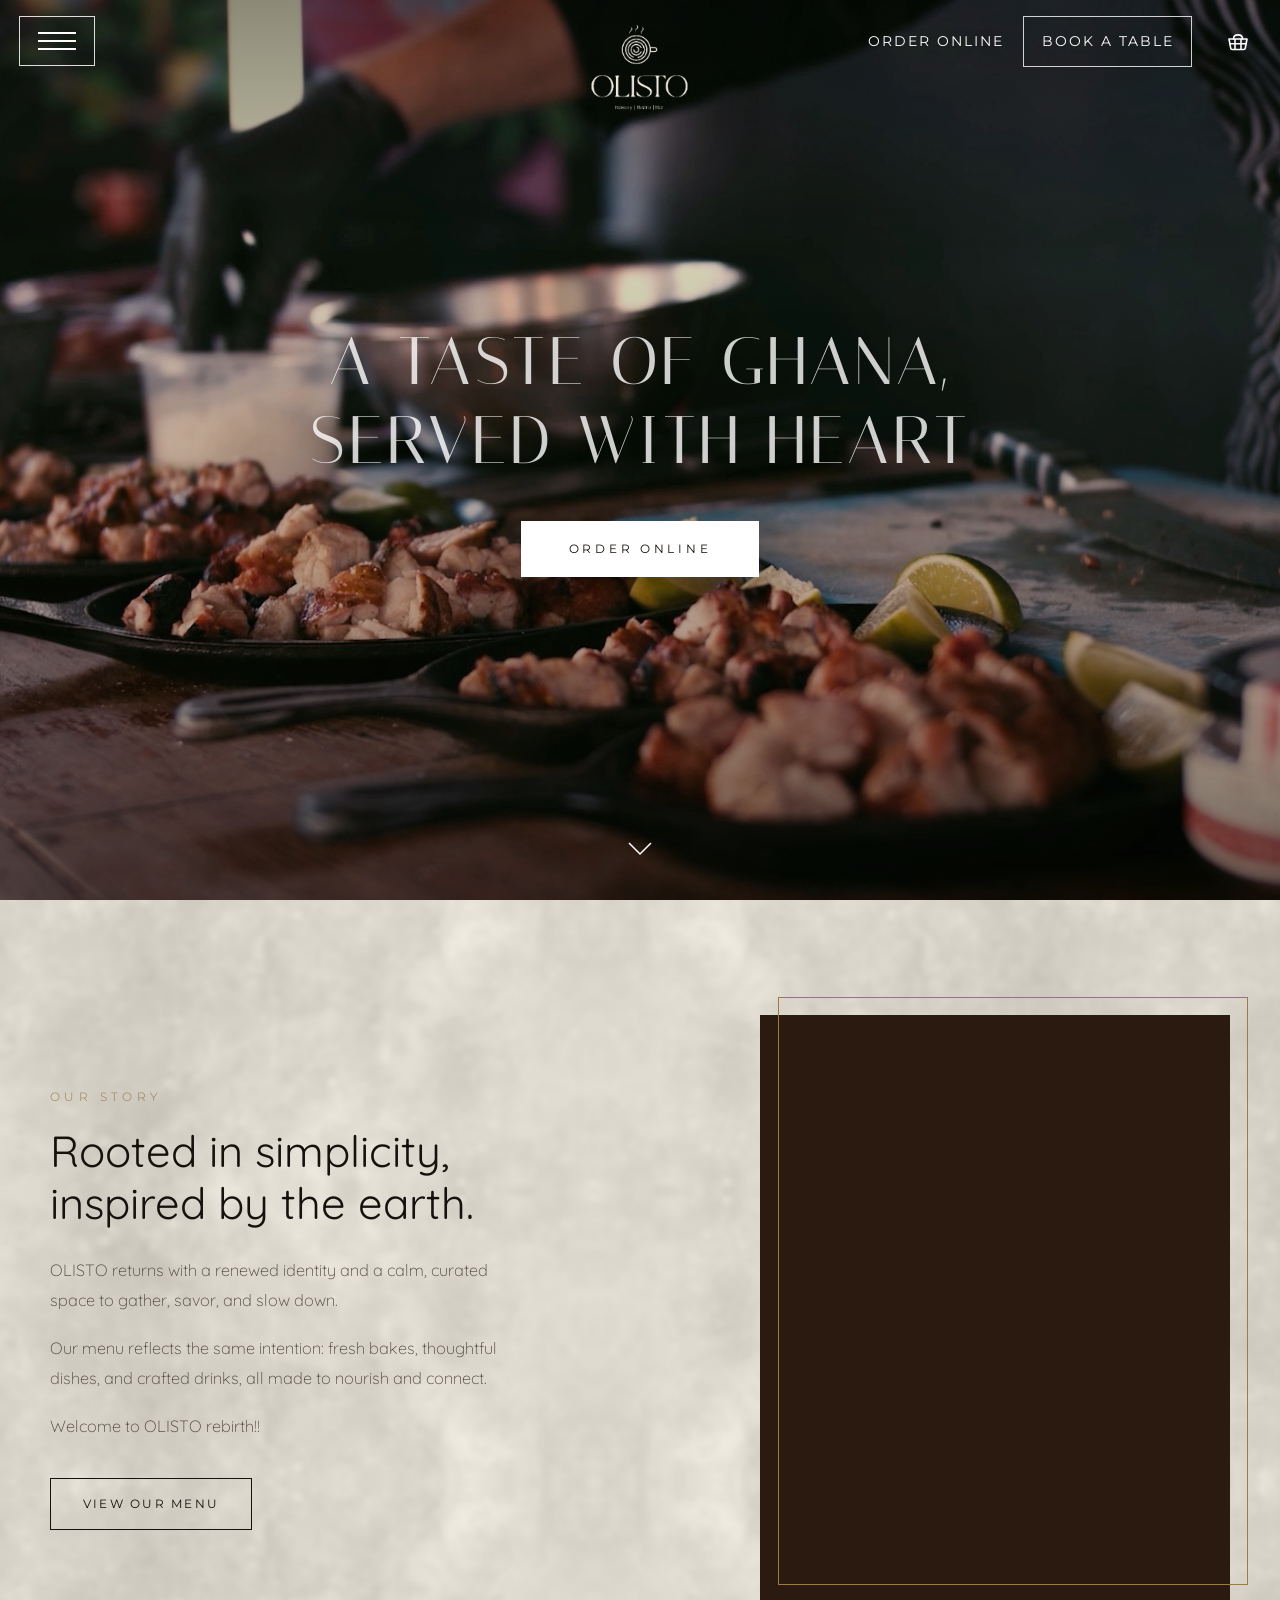
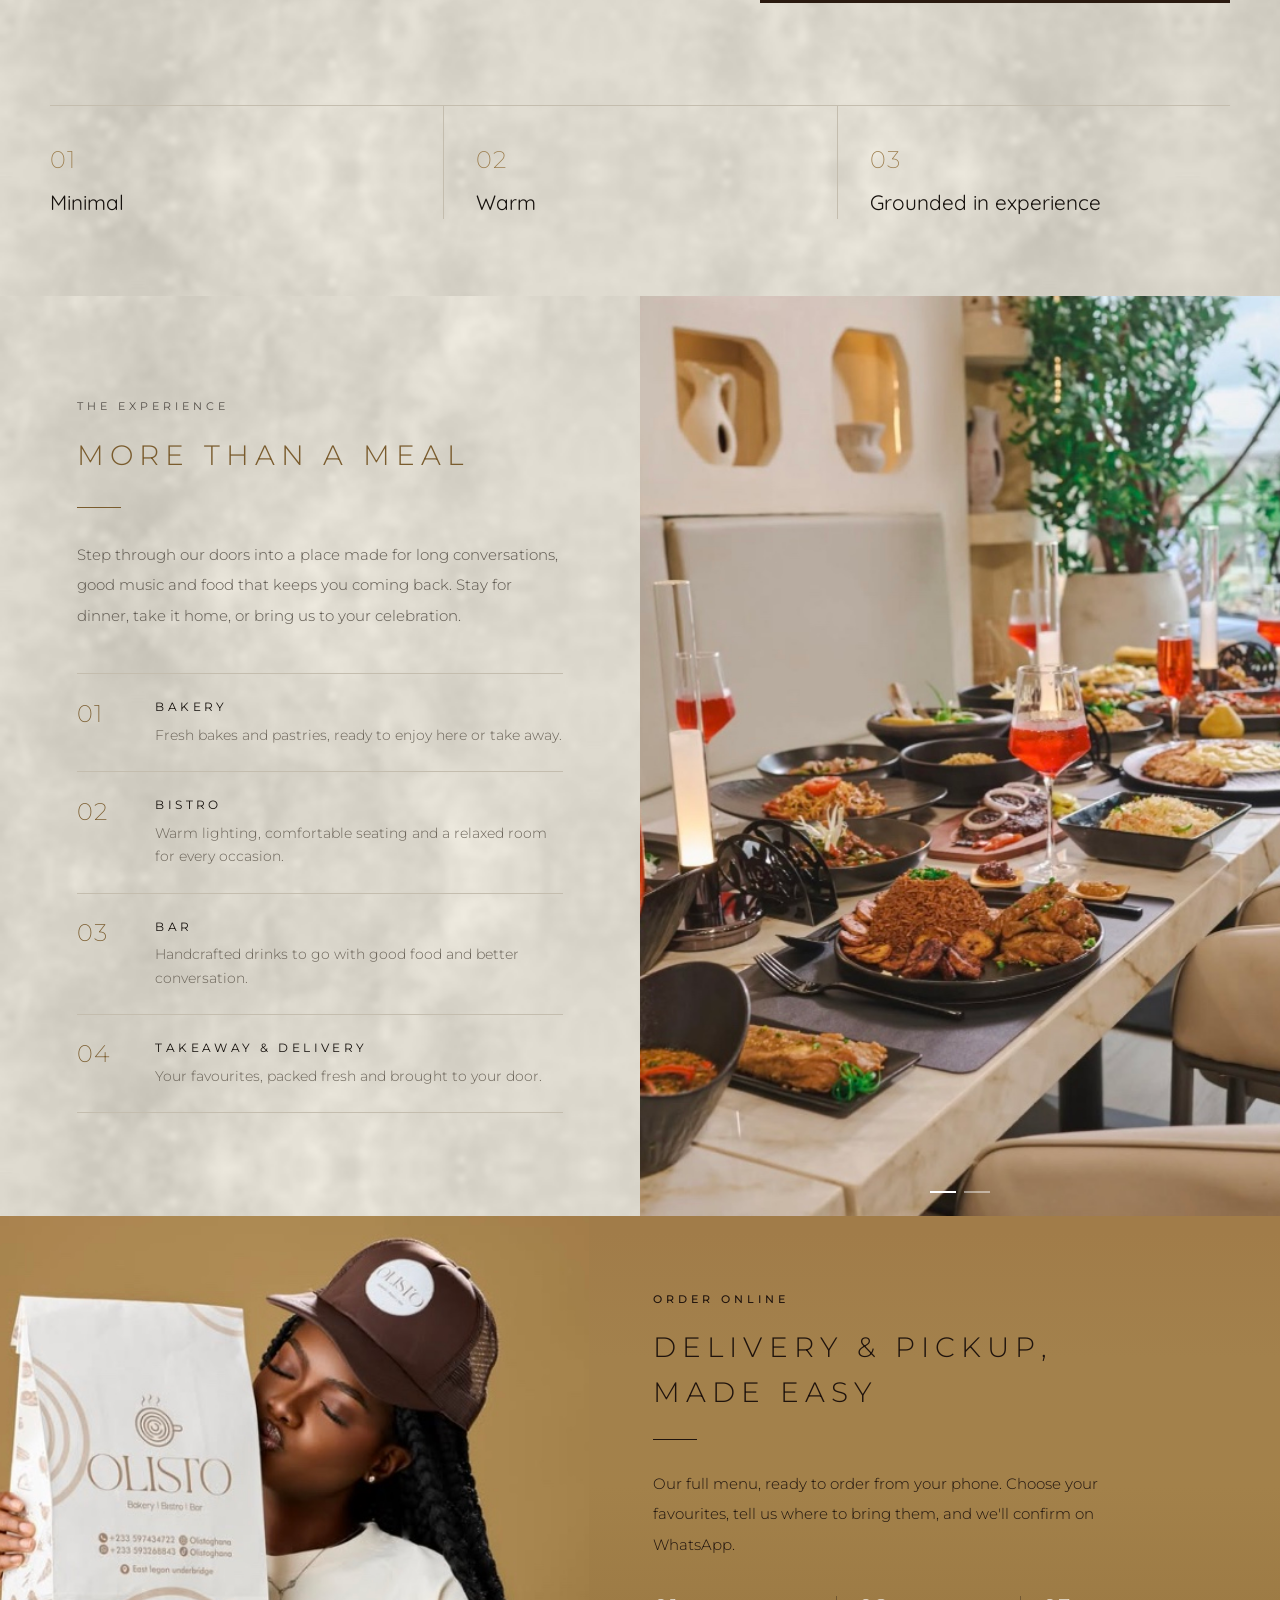
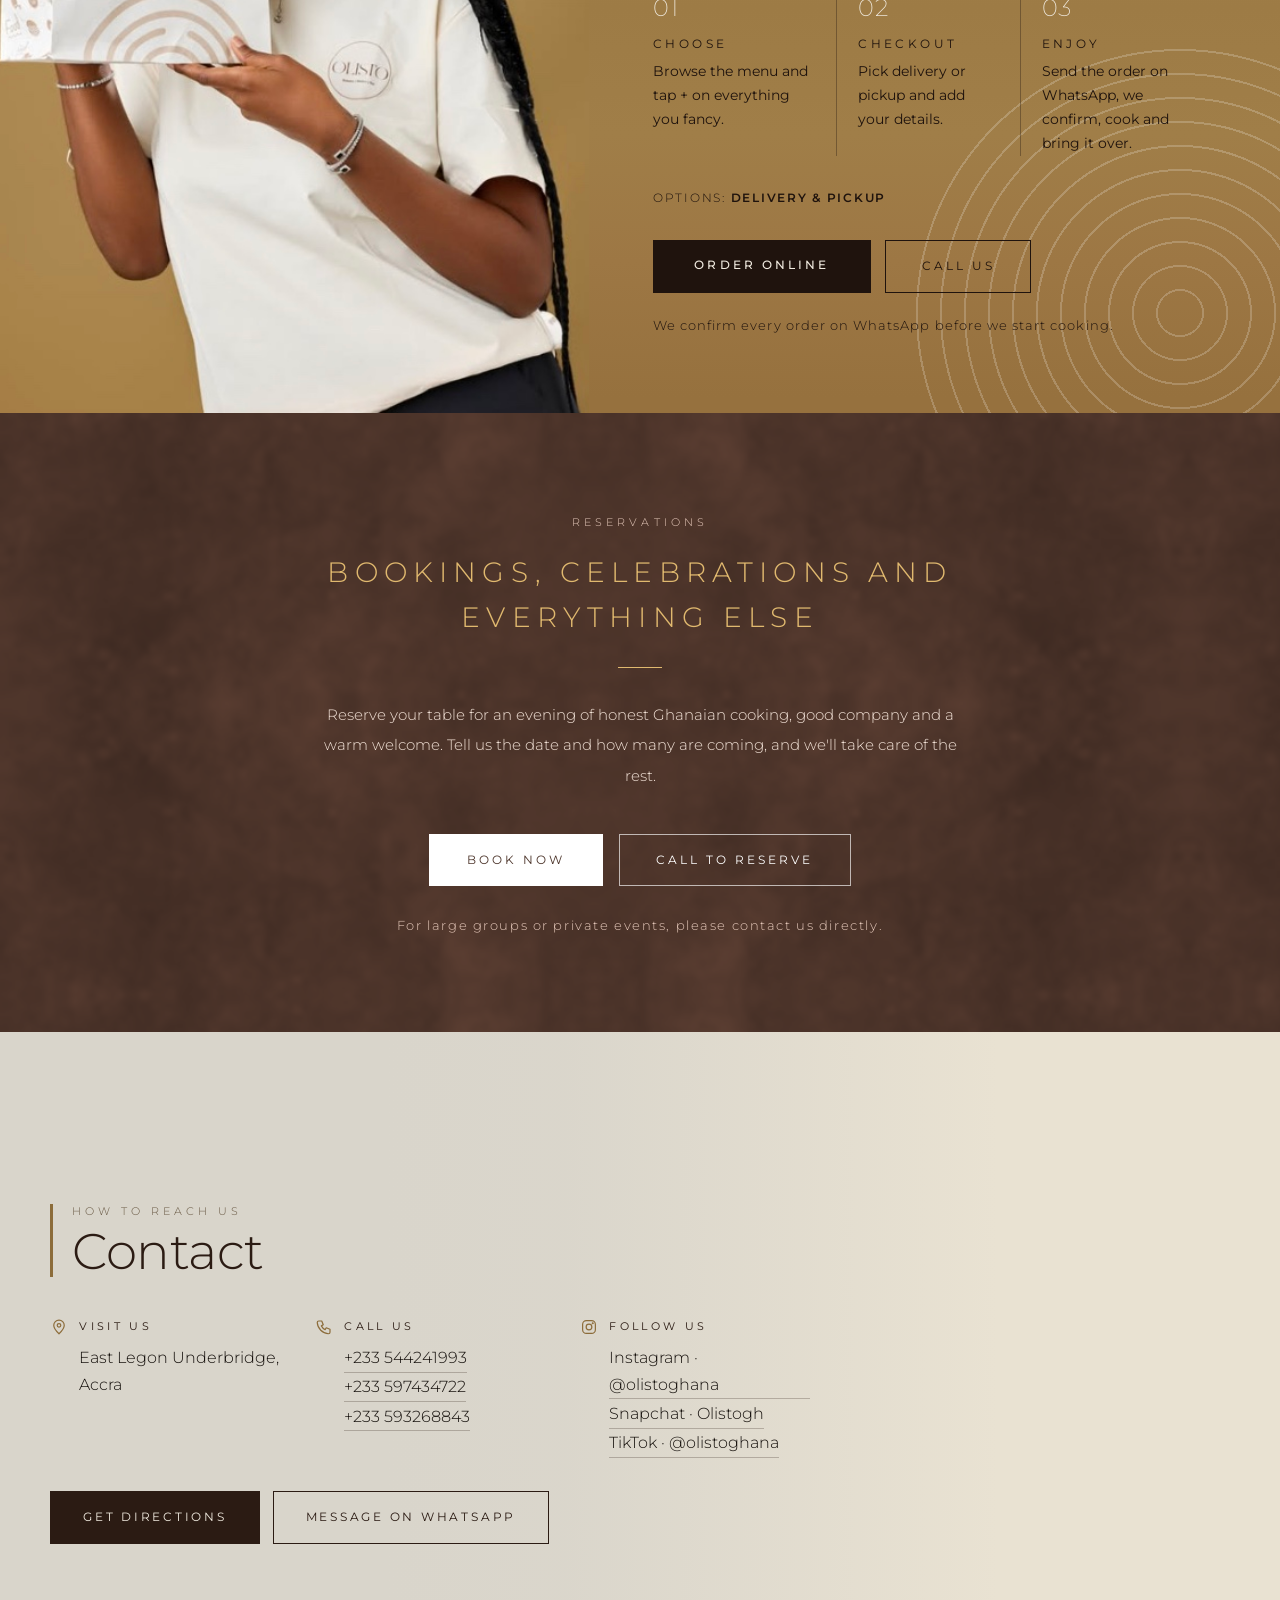
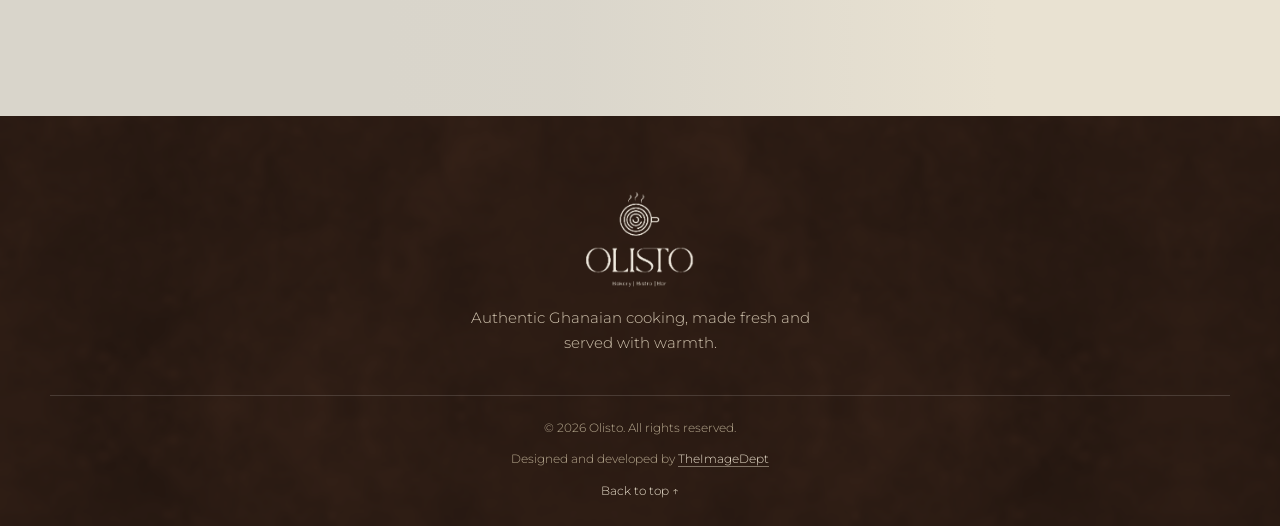
==== commit 98cc32fc: "Speed up hero video loading - Compressed second hero video (20 MB -> 9 MB) as assets/videos/web/hero" ====
--- a/index.html
+++ b/index.html
@@ -16,8 +16,8 @@
 
 <section class="hero" id="hero">
   <div class="photo" id="photo" role="img" aria-label=""></div>
-  <video id="vidA" muted playsinline preload="auto" aria-hidden="true" tabindex="-1"></video>
-  <video id="vidB" muted playsinline preload="auto" aria-hidden="true" tabindex="-1"></video>
+  <video id="vidA" muted playsinline preload="auto" poster="assets/images/hero-poster.jpg" aria-hidden="true" tabindex="-1"></video>
+  <video id="vidB" muted playsinline preload="none" aria-hidden="true" tabindex="-1"></video>
   <div class="hero-in">
     <h1 id="headline"></h1>
     <a class="hero-cta" id="heroCta" href="menu.html"></a>
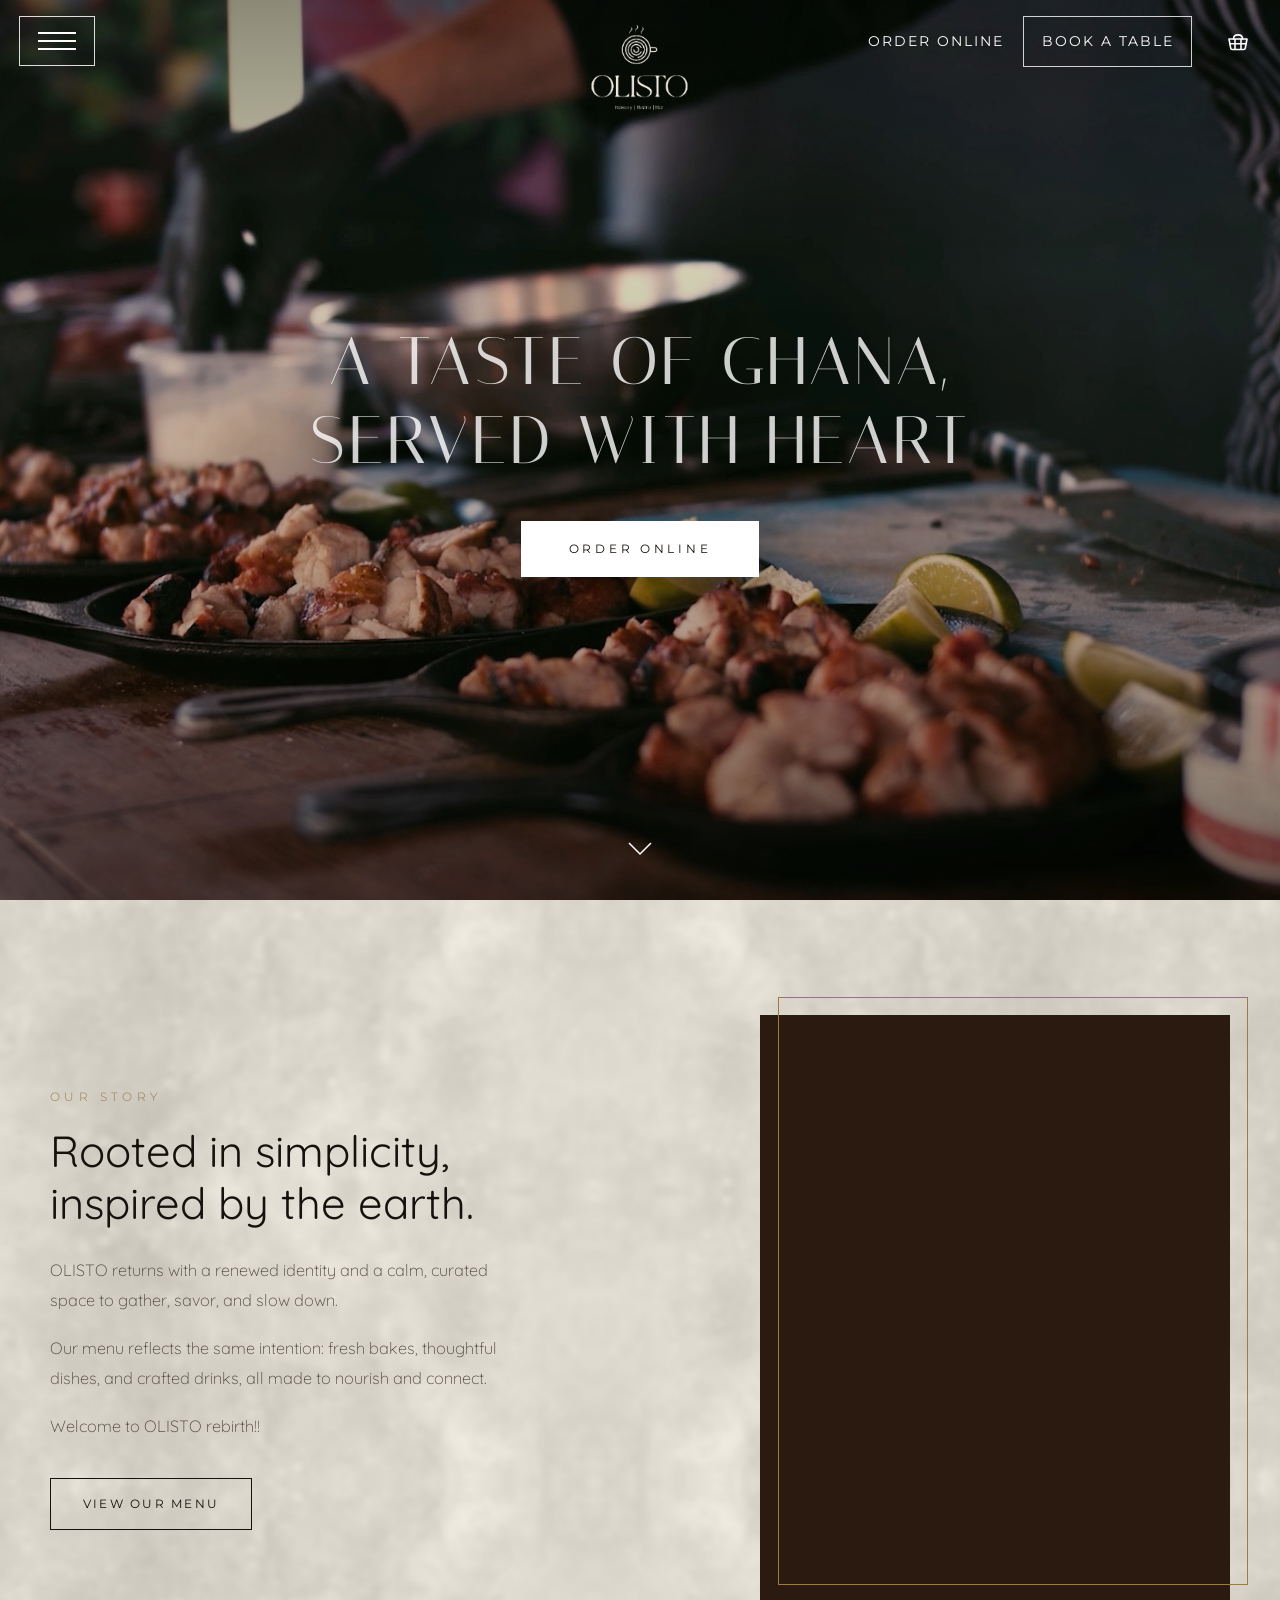
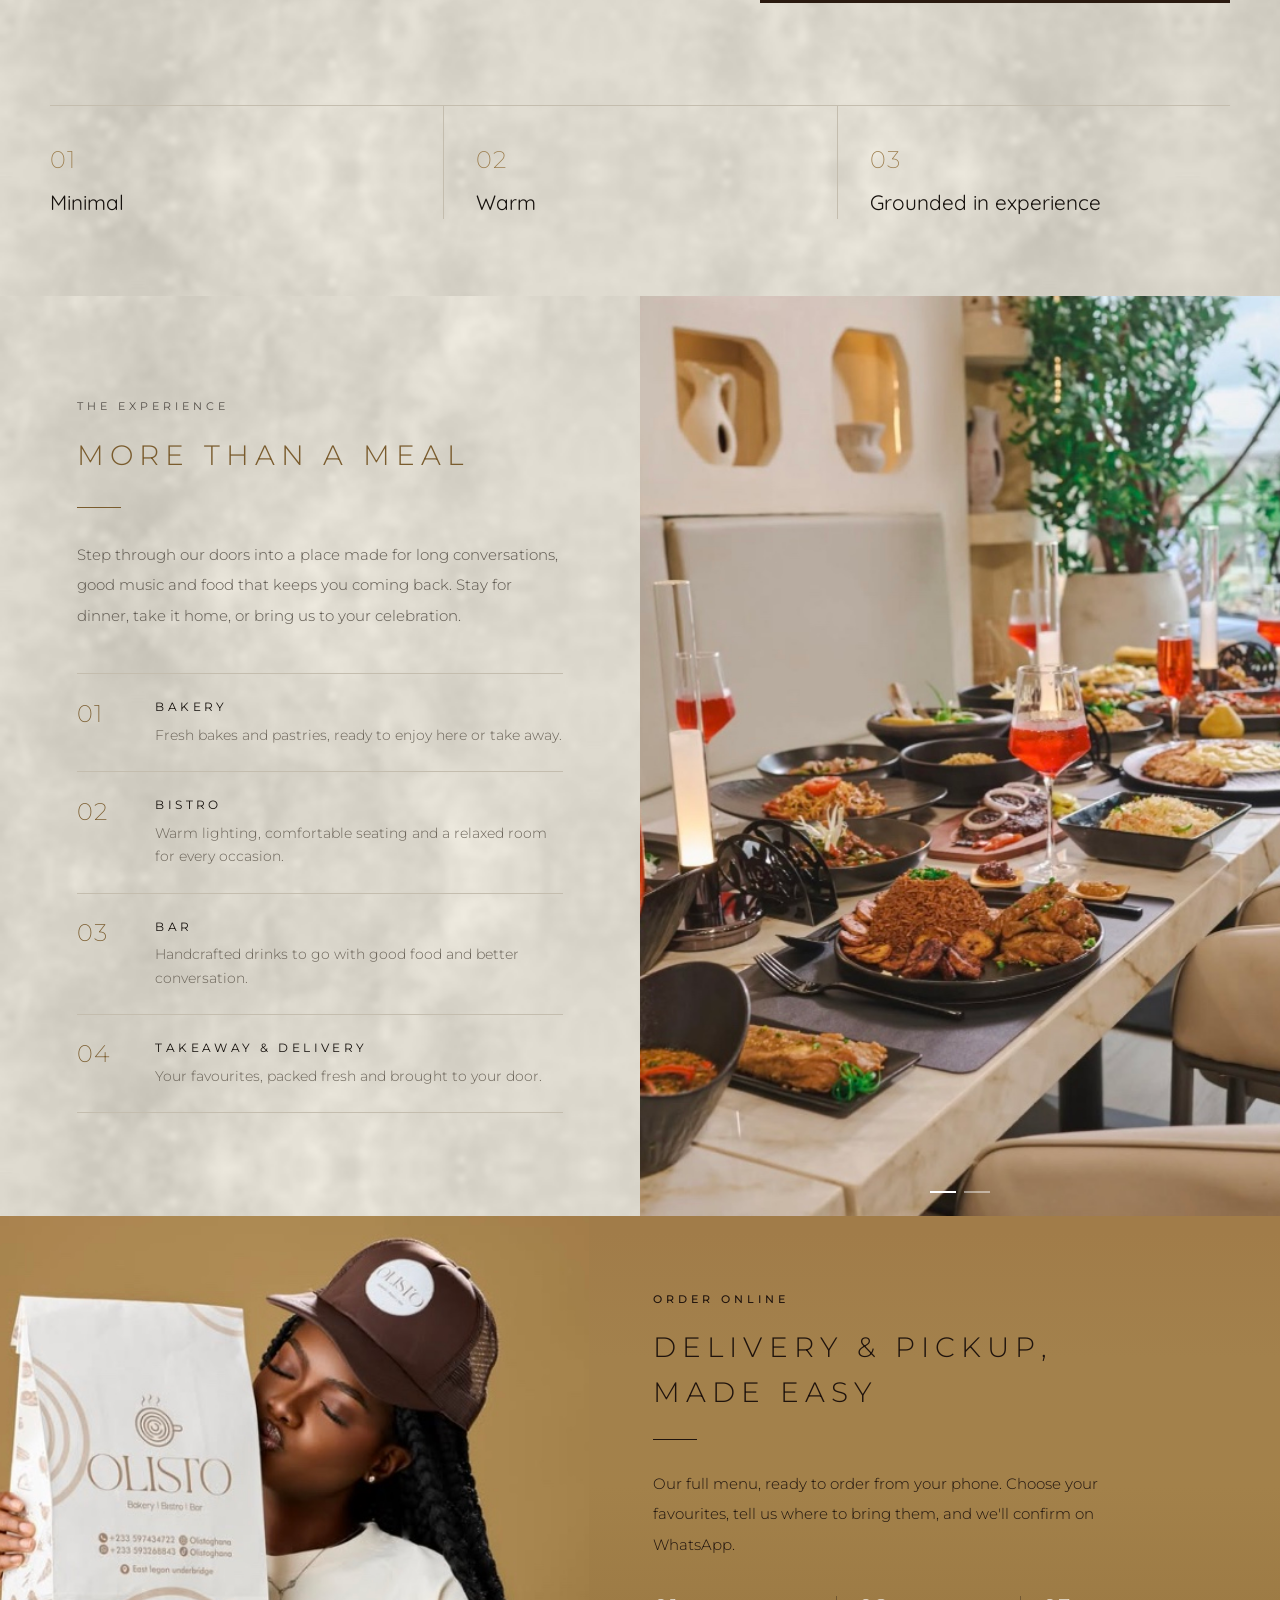
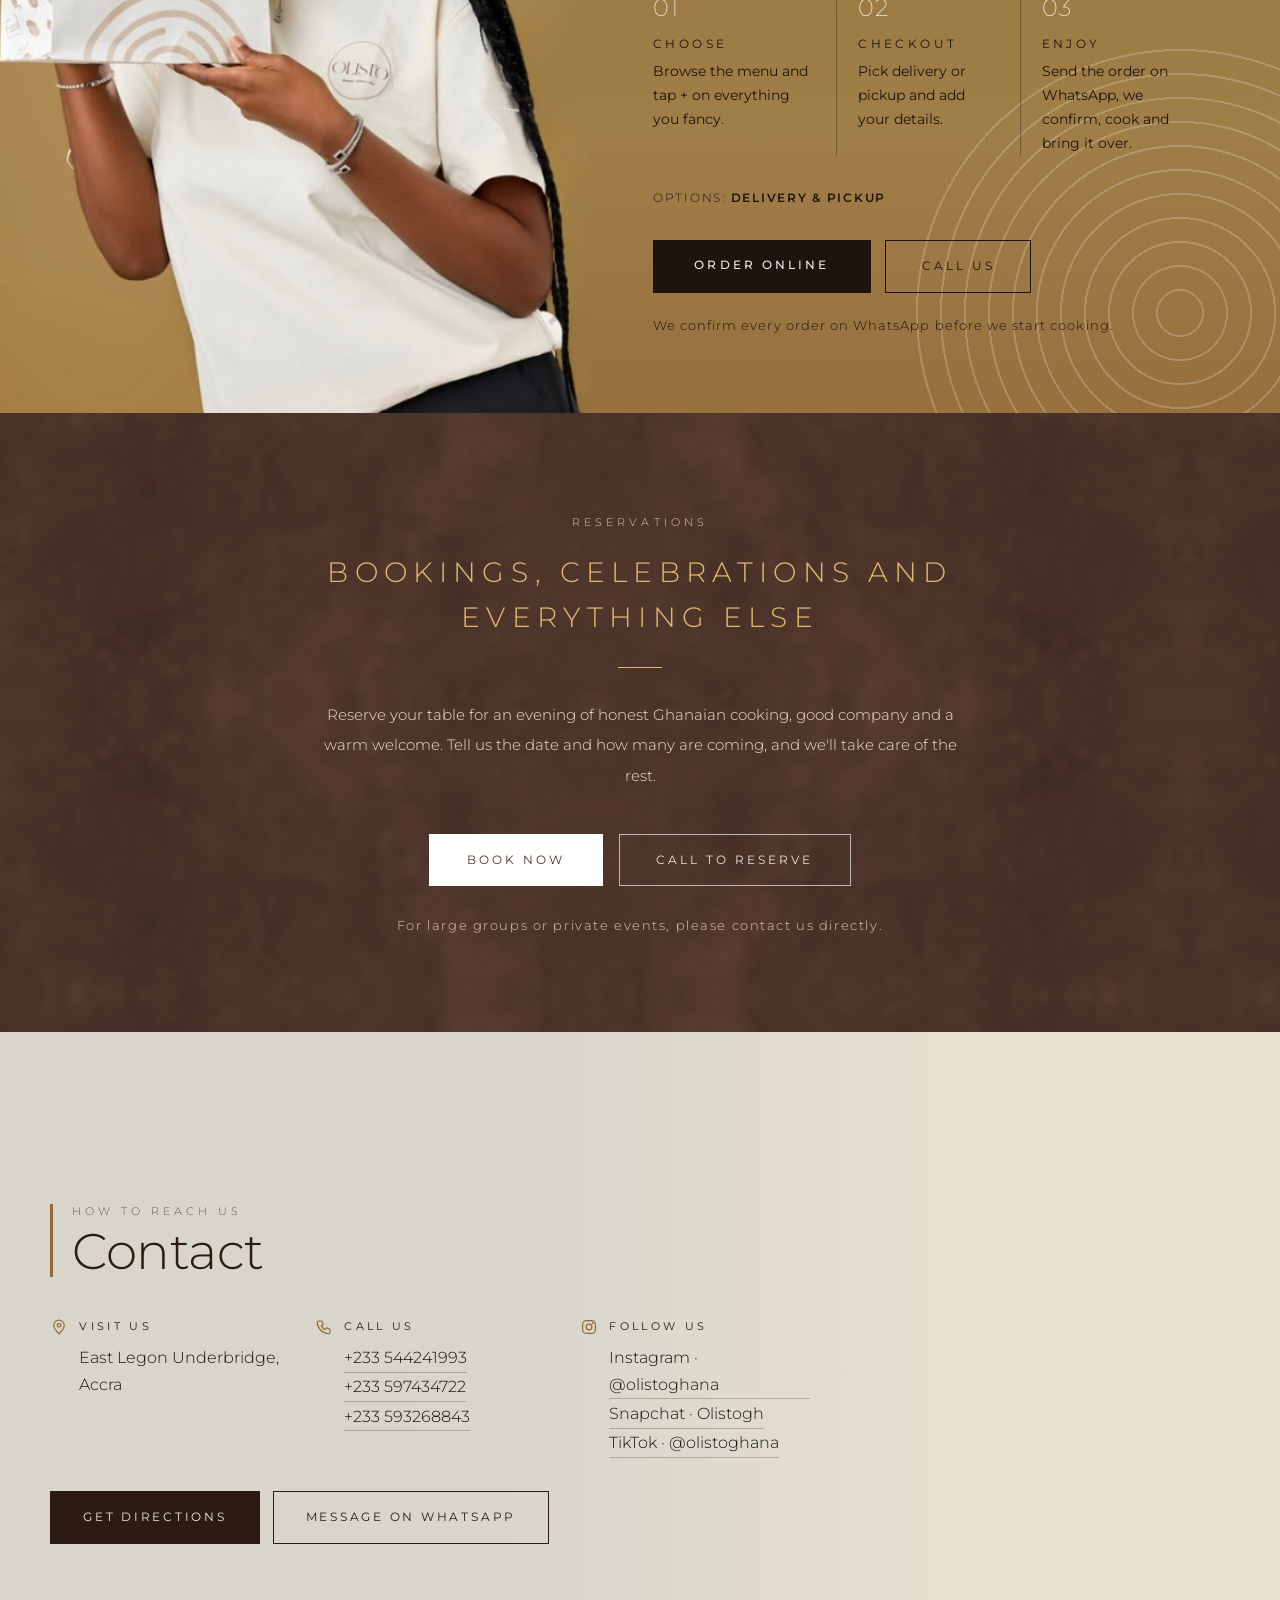
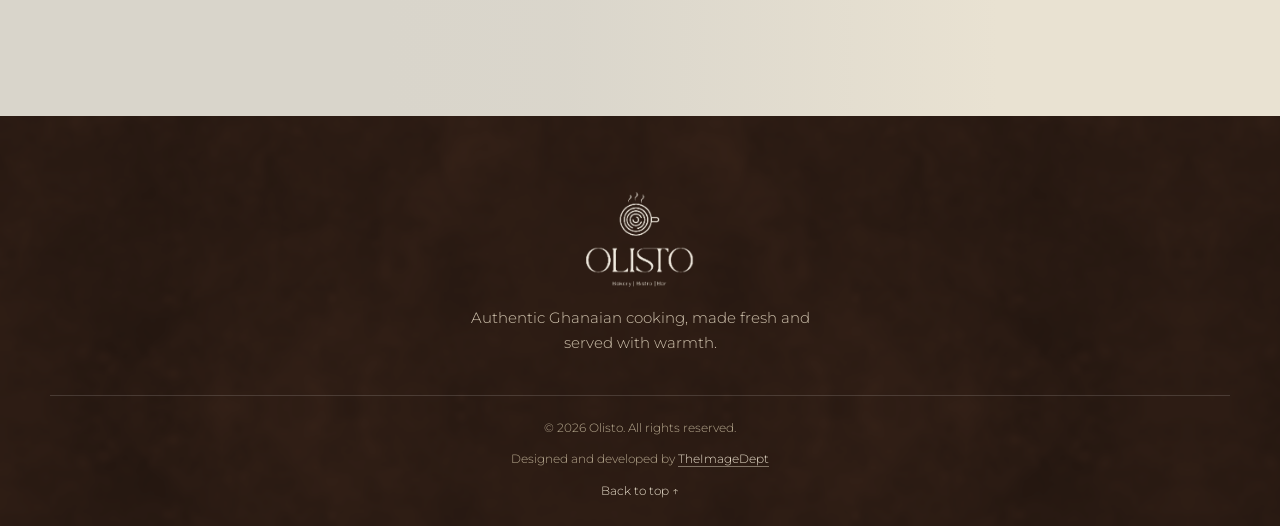
==== commit 28f5f281: "iPhone / Safari optimisation - iOS web-app meta (status bar, title, no auto phone-number styling) - " ====
--- a/index.html
+++ b/index.html
@@ -2,12 +2,23 @@
 <html lang="en">
 <head>
 <meta charset="UTF-8">
-<meta name="viewport" content="width=device-width, initial-scale=1">
+<meta name="viewport" content="width=device-width, initial-scale=1, viewport-fit=cover">
 <title>Olisto | Bakery · Bistro · Bar</title>
 <meta name="description" content="Authentic Ghanaian cooking, made fresh and served with warmth.">
+<link rel="icon" type="image/png" sizes="32x32" href="assets/icons/favicon-32.png">
+<link rel="icon" type="image/png" sizes="16x16" href="assets/icons/favicon-16.png">
+<link rel="icon" type="image/png" sizes="192x192" href="assets/icons/favicon-192.png">
+<link rel="shortcut icon" href="favicon.ico">
+<link rel="apple-touch-icon" href="assets/icons/apple-touch-icon.png">
+<meta name="theme-color" content="#2b1b13">
+<meta name="format-detection" content="telephone=no">
+<meta name="apple-mobile-web-app-capable" content="yes">
+<meta name="mobile-web-app-capable" content="yes">
+<meta name="apple-mobile-web-app-status-bar-style" content="black-translucent">
+<meta name="apple-mobile-web-app-title" content="Olisto">
 <link rel="preconnect" href="https://fonts.googleapis.com">
 <link rel="preconnect" href="https://fonts.gstatic.com" crossorigin>
-<link href="https://fonts.googleapis.com/css2?family=Italiana&family=Cormorant+Garamond:wght@500&family=Montserrat:wght@200;300;400;500&family=Quicksand:wght@300;400&display=swap" rel="stylesheet">
+<link href="https://fonts.googleapis.com/css2?family=Italiana&family=Montserrat:wght@200;300;400;500&family=Quicksand:wght@300;400&display=swap" rel="stylesheet">
 <link rel="stylesheet" href="css/style.css">
 </head>
 <body>
@@ -16,8 +27,8 @@
 
 <section class="hero" id="hero">
   <div class="photo" id="photo" role="img" aria-label=""></div>
-  <video id="vidA" muted playsinline preload="auto" poster="assets/images/hero-poster.jpg" aria-hidden="true" tabindex="-1"></video>
-  <video id="vidB" muted playsinline preload="none" aria-hidden="true" tabindex="-1"></video>
+  <video id="vidA" muted playsinline webkit-playsinline disablepictureinpicture preload="auto" poster="assets/images/hero-poster.jpg" aria-hidden="true" tabindex="-1"></video>
+  <video id="vidB" muted playsinline webkit-playsinline disablepictureinpicture preload="none" aria-hidden="true" tabindex="-1"></video>
   <div class="hero-in">
     <h1 id="headline"></h1>
     <a class="hero-cta" id="heroCta" href="menu.html"></a>
--- a/css/style.css
+++ b/css/style.css
@@ -38,7 +38,7 @@
 .hero video,.banner video{position:absolute;inset:0;width:100%;height:100%;object-fit:cover;opacity:0;transition:opacity 1.2s ease}
 .hero video.on,.banner video.on{opacity:1}
 .hero video.top{z-index:1}
-@media(prefers-reduced-motion:reduce){.hero .photo{animation:none}.hero video,.banner video{display:none}}
+@media(prefers-reduced-motion:reduce){.hero .photo{animation:none}}   /* video is handled in JS: still picture + ▶ button */
 
 /* header over hero */
 .top{position:fixed;top:0;left:0;right:0;z-index:50;display:grid;grid-template-columns:1fr auto 1fr;align-items:start;padding:1rem 1.2rem;transition:background .3s,padding .3s}
@@ -631,3 +631,127 @@
 .dish p{white-space:pre-line}
 
 .dish .price small{font-size:.62em;opacity:.75;margin-left:.3em;letter-spacing:.02em}
+
+/* =====================================================================
+   MOBILE OPTIMISATION (phones + tablets)
+   ===================================================================== */
+html{-webkit-text-size-adjust:100%;text-size-adjust:100%;-webkit-tap-highlight-color:transparent}
+body{overflow-x:clip}
+button,a,select,label{touch-action:manipulation}
+img,video{max-width:100%}
+
+/* hero uses the visible height on phones (the browser address bar no longer causes jumps) */
+.hero{height:calc(100vh - var(--nh,0px));height:calc(100svh - var(--nh,0px))}
+
+/* tap-to-play button (shown only when a phone blocks autoplay / reduce-motion / data-saver) */
+.vid-play{position:absolute;left:1.4rem;bottom:1.6rem;z-index:6;width:48px;height:48px;border-radius:50%;border:1px solid rgba(255,255,255,.85);background:rgba(0,0,0,.3);color:#fff;display:grid;place-items:center;-webkit-backdrop-filter:blur(4px);backdrop-filter:blur(4px);transition:background .2s}
+.vid-play:hover,.vid-play:focus-visible{background:rgba(255,255,255,.22);outline:0}
+.vid-play[hidden]{display:none}
+.banner .vid-play{bottom:1rem}
+
+/* notches / home-indicator areas */
+.top{padding-left:max(1.2rem,env(safe-area-inset-left));padding-right:max(1.2rem,env(safe-area-inset-right))}
+
+@media(max-width:860px){
+  .top{padding-top:max(.7rem,env(safe-area-inset-top))}
+  .hero .photo{animation:none;inset:0}                 /* no needless animation behind the video */
+  .hero-cta{min-height:48px;display:inline-grid;place-items:center}
+
+  /* iOS zooms the page when a field is under 16px — keep every field at 16px */
+  input,select,textarea{font-size:16px!important}
+
+  /* comfortable tap sizes (44px+) */
+  .plus{width:44px;height:44px}
+  .line button{width:40px;height:40px}
+  .mode button{min-height:48px}
+  .cats a{padding:1.15rem 0}
+  .menu-btn{min-width:48px;height:48px}
+  .cart-btn{width:48px;height:48px}
+  .pdots button{position:relative}
+  .pdots button::after{content:"";position:absolute;inset:-16px -4px}
+
+  /* order bar, drawer and toast respect the home indicator */
+  .orderbar{width:calc(100% - 2rem);justify-content:space-between;bottom:max(1rem,calc(env(safe-area-inset-bottom) + .5rem))}
+  .dfoot{padding-bottom:calc(1.3rem + env(safe-area-inset-bottom))}
+  .drawer{max-height:100dvh}
+  .toast{bottom:calc(5.8rem + env(safe-area-inset-bottom))}
+  .sitefoot{padding-bottom:calc(1.6rem + env(safe-area-inset-bottom))}
+  body.menu-page .sitefoot{padding-bottom:calc(6rem + env(safe-area-inset-bottom))}
+
+  /* lighter to paint on phones */
+  .contact .c-bg{filter:none}
+  .overlay a{padding:.4rem 1rem}
+}
+
+/* very small phones (320–380px) */
+@media(max-width:380px){
+  .hero h1{font-size:clamp(1.65rem,8.4vw,2.2rem);letter-spacing:.02em}
+  .logo img{height:54px}
+  .top{padding-left:.7rem;padding-right:.7rem}
+  .ord .steps>div,.pillars>div,.exp-list li{flex-basis:82%!important}
+  .dish h3{font-size:1rem}
+  .c-btn,.go,.go-line{padding-left:1.3rem;padding-right:1.3rem}
+}
+
+/* tablets (portrait/landscape) */
+@media(min-width:861px) and (max-width:1100px){
+  .about-grid{gap:2rem}
+  .exp h2,.res h2,.ord h2{letter-spacing:.16em}
+  .nav ul{gap:1.4rem}
+}
+
+/* =====================================================================
+   iPHONE / SAFARI POLISH
+   ===================================================================== */
+/* the area revealed when you pull past the top/bottom of the page matches the brand, not white */
+html{background-color:#2b1b13}
+
+/* older iOS (<16) has no overflow-x:clip: fall back to hidden (never breaks sticky because it's on body) */
+body{overflow-x:hidden;overflow-x:clip}
+
+/* Safari needs the -webkit- prefix for blurred glass headers */
+.top.solid,.cats,.orderbar{-webkit-backdrop-filter:blur(8px);backdrop-filter:blur(8px)}
+
+/* the notch/Dynamic Island: keep the header content below the status bar even in "black-translucent" mode */
+.top{padding-top:max(1rem,calc(env(safe-area-inset-top) + .4rem))}
+.top.solid{padding-top:max(.55rem,calc(env(safe-area-inset-top) + .2rem))}
+.notice{padding-top:env(safe-area-inset-top)}
+
+/* iOS draws its own rounded/inset styles on form controls — neutralise and size them consistently */
+input,select,textarea,button{-webkit-appearance:none;appearance:none;border-radius:0}
+select{background-image:url("data:image/svg+xml,%3Csvg xmlns='http://www.w3.org/2000/svg' width='12' height='8' viewBox='0 0 12 8'%3E%3Cpath d='M1 1l5 5 5-5' fill='none' stroke='%232b1b13' stroke-width='1.5'/%3E%3C/svg%3E");background-repeat:no-repeat;background-position:right .9rem center;padding-right:2.4rem}
+input[type=date],input[type=time]{min-height:48px;line-height:1.2;display:block}
+input[type=date]::-webkit-date-and-time-value,input[type=time]::-webkit-date-and-time-value{text-align:left;min-height:1.2em}
+.dscroll input,.dscroll select,.dscroll textarea{min-height:48px}
+/* iOS keeps a faint gray highlight on tapped links/buttons otherwise */
+a,button{-webkit-tap-highlight-color:transparent;-webkit-touch-callout:none}
+/* numbers/phone numbers should look like the rest of the text, not iOS blue links */
+a[href^="tel"]{color:inherit}
+/* smoother momentum scrolling in the swipe sliders and the drawer */
+.pillars,.exp-list,.ord .steps,.catrow,.dscroll,.drawer{-webkit-overflow-scrolling:touch;overscroll-behavior:contain}
+/* the whole page should not bounce sideways when a slider reaches its end */
+.pillars,.exp-list,.ord .steps,.catrow{overscroll-behavior-x:contain}
+/* videos: iOS paints them in a separate layer — keep them behind text and avoid flicker */
+.hero video,.banner video,.about-media video,.exp-media video{-webkit-transform:translateZ(0);transform:translateZ(0)}
+.hero video{transform:scale(1.05) translateZ(0)}
+/* text rendering */
+body{-webkit-font-smoothing:antialiased;-moz-osx-font-smoothing:grayscale;text-rendering:optimizeLegibility}
+
+/* short iPhones (SE / 8: ~568–667px tall): make the hero and drawer fit without cramping */
+@media(max-width:860px) and (max-height:700px){
+  .hero{min-height:0}
+  .hero h1{font-size:clamp(1.55rem,7.4vw,2.1rem)}
+  .hero-in{gap:1.2rem}
+  .top .logo img{height:50px}
+  .dhead{padding-top:1rem}
+  .dfoot{padding-top:.7rem}
+}
+/* landscape iPhones: header must not eat the screen */
+@media(max-height:480px) and (orientation:landscape){
+  .top{padding-top:max(.4rem,env(safe-area-inset-top))}
+  .logo img{height:40px}
+  .hero{height:auto;min-height:100svh;padding:5.5rem 1.5rem 3rem}
+  .hero h1{font-size:clamp(1.5rem,5vw,2.2rem)}
+  .overlay{justify-content:flex-start;padding-top:4rem;overflow:auto}
+}
+.dscroll select{background-color:#fff;background-image:url("data:image/svg+xml,%3Csvg xmlns='http://www.w3.org/2000/svg' width='12' height='8' viewBox='0 0 12 8'%3E%3Cpath d='M1 1l5 5 5-5' fill='none' stroke='%232b1b13' stroke-width='1.5'/%3E%3C/svg%3E");background-repeat:no-repeat;background-position:right .9rem center;padding-right:2.4rem}
